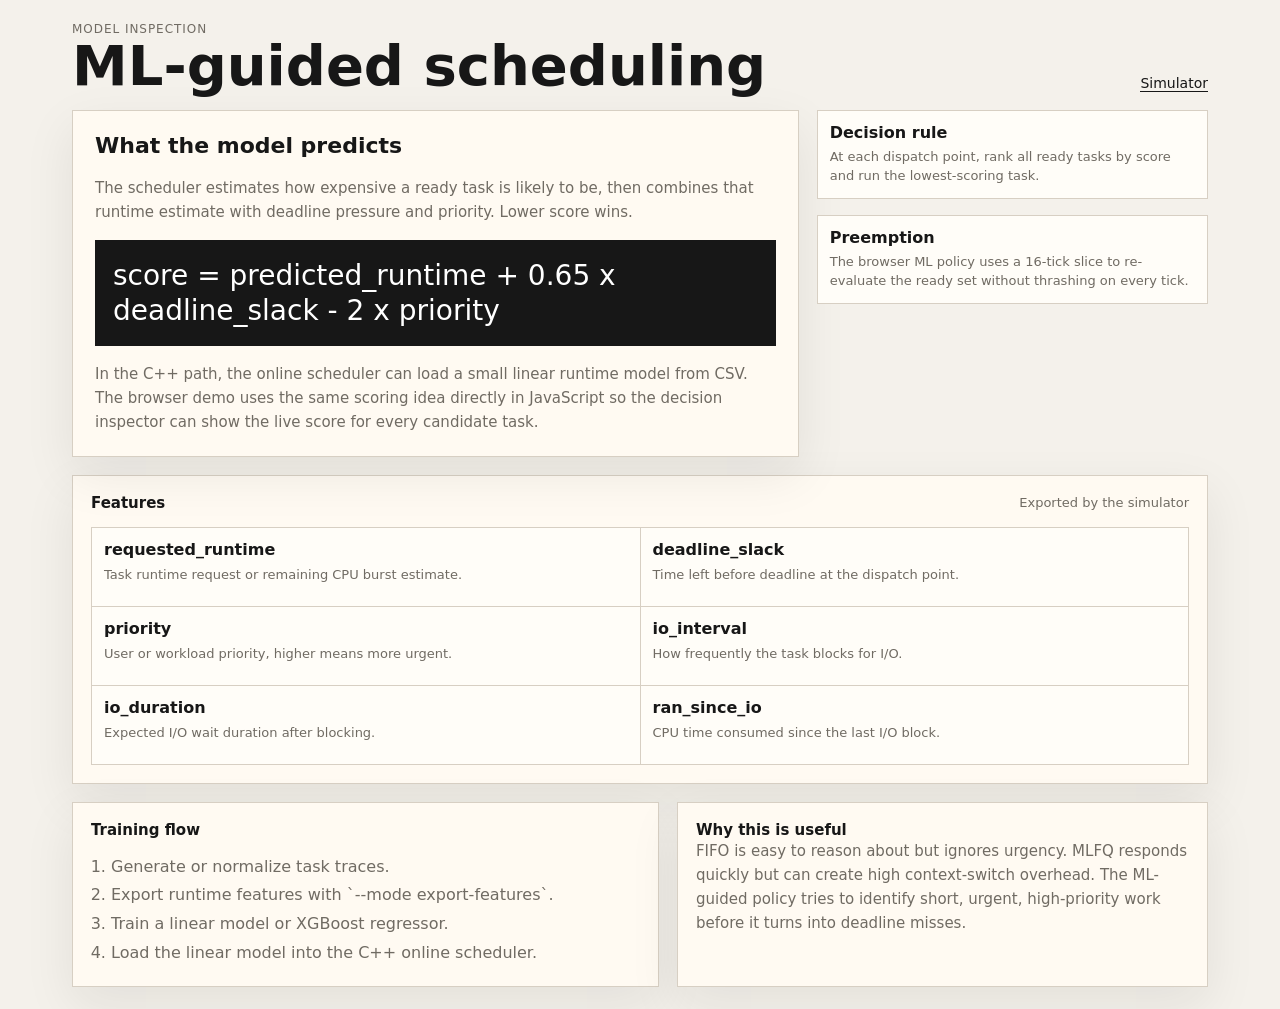
==== frontend/ml.html @ 703eccd5 "Add scheduler decision inspection" ====
<!doctype html>
<html lang="en">
  <head>
    <meta charset="utf-8" />
    <meta name="viewport" content="width=device-width, initial-scale=1" />
    <title>SchedulerLab ML Method</title>
    <link rel="stylesheet" href="styles.css" />
  </head>
  <body>
    <main class="app-shell explainer-shell">
      <header class="topbar">
        <div>
          <p class="eyebrow">Model inspection</p>
          <h1>ML-guided scheduling</h1>
        </div>
        <div class="top-actions">
          <a class="text-link" href="index.html">Simulator</a>
        </div>
      </header>

      <section class="explainer-grid">
        <section class="explainer-main">
          <h2>What the model predicts</h2>
          <p>
            The scheduler estimates how expensive a ready task is likely to be, then combines that runtime estimate with deadline pressure and priority. Lower score wins.
          </p>
          <div class="formula-box">
            score = predicted_runtime + 0.65 x deadline_slack - 2 x priority
          </div>
          <p>
            In the C++ path, the online scheduler can load a small linear runtime model from CSV. The browser demo uses the same scoring idea directly in JavaScript so the decision inspector can show the live score for every candidate task.
          </p>
        </section>

        <aside class="explainer-side">
          <div class="decision-card">
            <strong>Decision rule</strong>
            <p>At each dispatch point, rank all ready tasks by score and run the lowest-scoring task.</p>
          </div>
          <div class="decision-card">
            <strong>Preemption</strong>
            <p>The browser ML policy uses a 16-tick slice to re-evaluate the ready set without thrashing on every tick.</p>
          </div>
        </aside>
      </section>

      <section class="rank-section">
        <div class="section-heading">
          <h2>Features</h2>
          <span>Exported by the simulator</span>
        </div>
        <div class="feature-table">
          <div><strong>requested_runtime</strong><span>Task runtime request or remaining CPU burst estimate.</span></div>
          <div><strong>deadline_slack</strong><span>Time left before deadline at the dispatch point.</span></div>
          <div><strong>priority</strong><span>User or workload priority, higher means more urgent.</span></div>
          <div><strong>io_interval</strong><span>How frequently the task blocks for I/O.</span></div>
          <div><strong>io_duration</strong><span>Expected I/O wait duration after blocking.</span></div>
          <div><strong>ran_since_io</strong><span>CPU time consumed since the last I/O block.</span></div>
        </div>
      </section>

      <section class="comparison-layout explainer-steps">
        <div class="rank-section">
          <h2>Training flow</h2>
          <ol class="plain-list">
            <li>Generate or normalize task traces.</li>
            <li>Export runtime features with `--mode export-features`.</li>
            <li>Train a linear model or XGBoost regressor.</li>
            <li>Load the linear model into the C++ online scheduler.</li>
          </ol>
        </div>
        <div class="chart-section">
          <h2>Why this is useful</h2>
          <p class="body-copy">
            FIFO is easy to reason about but ignores urgency. MLFQ responds quickly but can create high context-switch overhead. The ML-guided policy tries to identify short, urgent, high-priority work before it turns into deadline misses.
          </p>
        </div>
      </section>
    </main>
  </body>
</html>
---- frontend/styles.css ----
:root {
  --bg: #f4f1eb;
  --ink: #171717;
  --muted: #706b63;
  --line: #d7cfc3;
  --panel: #fffaf2;
  --panel-2: #e9e1d6;
  --accent: #0f766e;
  --alert: #b13b2f;
  --violet: #4f46e5;
  --shadow: 0 18px 48px rgba(30, 28, 24, 0.08);
  font-family: Inter, ui-sans-serif, system-ui, -apple-system, BlinkMacSystemFont, "Segoe UI", sans-serif;
}

* {
  box-sizing: border-box;
}

body {
  margin: 0;
  background: var(--bg);
  color: var(--ink);
}

button,
input,
select {
  font: inherit;
}

.app-shell {
  min-height: 100svh;
  padding: 22px;
}

.topbar {
  display: flex;
  align-items: end;
  justify-content: space-between;
  gap: 20px;
  margin-bottom: 18px;
  animation: enter 500ms ease both;
}

.eyebrow {
  margin: 0 0 3px;
  color: var(--muted);
  font-size: 12px;
  text-transform: uppercase;
  letter-spacing: 0.08em;
}

h1,
h2,
p {
  margin: 0;
}

h1 {
  font-size: clamp(30px, 4rem, 56px);
  line-height: 0.95;
  letter-spacing: 0;
}

h2 {
  font-size: 15px;
  line-height: 1.2;
}

.run-status {
  min-width: 116px;
  text-align: center;
  padding: 9px 12px;
  border: 1px solid var(--line);
  color: var(--muted);
  background: rgba(255, 250, 242, 0.72);
}

.top-actions {
  display: flex;
  align-items: center;
  gap: 12px;
}

.text-link {
  color: var(--ink);
  text-decoration: none;
  border-bottom: 1px solid var(--ink);
  font-size: 14px;
}

.workspace {
  display: grid;
  grid-template-columns: 292px minmax(0, 1fr);
  gap: 18px;
  align-items: start;
}

.control-panel {
  position: sticky;
  top: 22px;
  display: grid;
  gap: 17px;
  padding: 18px;
  background: var(--panel);
  border: 1px solid var(--line);
  box-shadow: var(--shadow);
  animation: enter 620ms ease both;
}

.field {
  display: grid;
  gap: 8px;
}

label {
  color: var(--muted);
  font-size: 12px;
  text-transform: uppercase;
  letter-spacing: 0.07em;
}

select,
input[type="number"] {
  width: 100%;
  height: 38px;
  border: 1px solid var(--line);
  background: #fffdf8;
  color: var(--ink);
  padding: 0 10px;
  border-radius: 4px;
}

input[type="range"] {
  width: 100%;
  accent-color: var(--accent);
}

output {
  color: var(--ink);
  font-variant-numeric: tabular-nums;
}

.button-row {
  display: flex;
  gap: 10px;
}

.primary-button,
.icon-button,
.small-button {
  height: 42px;
  border: 1px solid var(--ink);
  background: var(--ink);
  color: white;
  cursor: pointer;
  transition: transform 160ms ease, background 160ms ease, color 160ms ease;
}

.primary-button {
  flex: 1;
}

.icon-button {
  width: 44px;
  font-size: 20px;
  line-height: 1;
}

.small-button {
  height: 32px;
  min-width: 58px;
  padding: 0 10px;
  background: #fffdf8;
  color: var(--ink);
  border-color: var(--line);
}

.primary-button:hover,
.icon-button:hover,
.small-button:hover {
  transform: translateY(-1px);
  background: var(--accent);
  border-color: var(--accent);
  color: #fff;
}

.selected-task {
  display: grid;
  gap: 5px;
  min-height: 78px;
  padding-top: 16px;
  border-top: 1px solid var(--line);
}

.selected-task span {
  color: var(--muted);
  font-size: 12px;
  text-transform: uppercase;
  letter-spacing: 0.07em;
}

.selected-task strong {
  font-size: 14px;
  line-height: 1.45;
}

.main-panel {
  display: grid;
  gap: 18px;
  min-width: 0;
}

.metric-strip {
  display: grid;
  grid-template-columns: repeat(4, minmax(0, 1fr));
  border: 1px solid var(--line);
  background: var(--panel);
  box-shadow: var(--shadow);
  animation: enter 680ms ease both;
}

.metric {
  min-width: 0;
  padding: 16px 18px;
  border-right: 1px solid var(--line);
}

.metric:last-child {
  border-right: 0;
}

.metric span {
  display: block;
  margin-bottom: 7px;
  color: var(--muted);
  font-size: 12px;
  text-transform: uppercase;
  letter-spacing: 0.07em;
}

.metric strong {
  display: block;
  font-size: clamp(22px, 2.3rem, 38px);
  line-height: 1;
  font-variant-numeric: tabular-nums;
}

.metric em {
  display: block;
  margin-top: 7px;
  color: var(--muted);
  font-size: 13px;
  font-style: normal;
}

.comparison-layout {
  display: grid;
  grid-template-columns: minmax(0, 1.05fr) minmax(320px, 0.95fr);
  gap: 18px;
}

.rank-section,
.chart-section,
.timeline-section,
.inspection-section,
.task-section {
  min-width: 0;
  padding: 18px;
  background: var(--panel);
  border: 1px solid var(--line);
  box-shadow: var(--shadow);
}

.inspection-layout {
  display: grid;
  grid-template-columns: minmax(0, 1.15fr) minmax(280px, 0.85fr);
  gap: 18px;
}

.zoom-stage {
  display: grid;
  gap: 10px;
}

.zoom-window {
  position: relative;
  min-height: 126px;
  border: 1px solid var(--line);
  background:
    linear-gradient(to right, rgba(23, 23, 23, 0.08) 1px, transparent 1px),
    #fffdf8;
  background-size: 40px 100%;
  overflow: hidden;
}

.zoom-block {
  position: absolute;
  top: 34px;
  height: 44px;
  min-width: 4px;
  background: var(--accent);
  border: 1px solid rgba(23, 23, 23, 0.18);
  color: white;
  display: grid;
  place-items: center;
  font-size: 12px;
  font-weight: 700;
  font-variant-numeric: tabular-nums;
}

.zoom-block:nth-child(3n) {
  background: var(--violet);
}

.zoom-block:nth-child(4n) {
  background: var(--alert);
}

.zoom-playhead {
  position: absolute;
  inset: 0 auto 0 50%;
  width: 2px;
  background: var(--ink);
  z-index: 5;
}

.zoom-scale {
  display: flex;
  justify-content: space-between;
  color: var(--muted);
  font-size: 12px;
  font-variant-numeric: tabular-nums;
}

.candidate-grid {
  display: grid;
  gap: 8px;
}

.candidate-row {
  display: grid;
  grid-template-columns: 54px repeat(4, minmax(0, 1fr));
  gap: 8px;
  align-items: center;
  padding: 9px;
  background: #fffdf8;
  border: 1px solid var(--line);
}

.candidate-row.is-chosen {
  border-color: var(--accent);
  background: #ecfdf5;
}

.candidate-row span {
  color: var(--muted);
  font-size: 11px;
}

.candidate-row strong {
  display: block;
  font-size: 13px;
  font-variant-numeric: tabular-nums;
}

.decision-panel {
  display: grid;
  align-content: start;
  gap: 10px;
}

.decision-card {
  padding: 12px;
  background: #fffdf8;
  border: 1px solid var(--line);
}

.decision-card strong {
  display: block;
  margin-bottom: 6px;
}

.decision-card p {
  color: var(--muted);
  font-size: 13px;
  line-height: 1.45;
}

.section-heading {
  display: flex;
  align-items: center;
  justify-content: space-between;
  gap: 12px;
  margin-bottom: 15px;
}

.section-heading span {
  color: var(--muted);
  font-size: 13px;
}

.scheduler-table {
  display: grid;
  gap: 10px;
}

.scheduler-row {
  display: grid;
  grid-template-columns: 108px repeat(4, minmax(0, 1fr));
  gap: 12px;
  align-items: center;
  min-height: 58px;
  padding: 11px 0;
  border-top: 1px solid var(--line);
  transition: transform 180ms ease;
}

.scheduler-row:hover {
  transform: translateX(2px);
}

.scheduler-name {
  font-weight: 700;
}

.cell span {
  display: block;
  color: var(--muted);
  font-size: 11px;
  text-transform: uppercase;
  letter-spacing: 0.06em;
}

.cell strong {
  display: block;
  margin-top: 3px;
  font-size: 15px;
  font-variant-numeric: tabular-nums;
}

.segmented {
  display: inline-grid;
  grid-template-columns: repeat(3, 1fr);
  border: 1px solid var(--line);
  background: #fffdf8;
}

.segment {
  min-width: 58px;
  height: 30px;
  border: 0;
  border-right: 1px solid var(--line);
  background: transparent;
  color: var(--muted);
  cursor: pointer;
}

.segment:last-child {
  border-right: 0;
}

.segment.is-active {
  background: var(--ink);
  color: #fff;
}

.bar-chart {
  display: grid;
  gap: 14px;
  padding-top: 2px;
}

.bar-row {
  display: grid;
  grid-template-columns: 78px minmax(0, 1fr) 74px;
  gap: 12px;
  align-items: center;
}

.bar-label,
.bar-value {
  font-size: 13px;
  font-variant-numeric: tabular-nums;
}

.bar-track {
  height: 30px;
  background: var(--panel-2);
  overflow: hidden;
}

.bar-fill {
  height: 100%;
  width: 0;
  background: var(--accent);
  transition: width 380ms cubic-bezier(.2, .8, .2, 1);
}

.bar-fill.warn {
  background: var(--alert);
}

.bar-fill.cool {
  background: var(--violet);
}

.timeline {
  display: grid;
  gap: 12px;
  overflow-x: auto;
  padding-bottom: 4px;
}

.playback-panel {
  display: grid;
  grid-template-columns: auto minmax(180px, 1fr) 78px;
  gap: 12px;
  align-items: center;
  margin-bottom: 14px;
  padding: 11px;
  background: #fffdf8;
  border: 1px solid var(--line);
}

.playback-buttons {
  display: flex;
  gap: 8px;
}

.time-readout {
  color: var(--muted);
  font-size: 13px;
  font-variant-numeric: tabular-nums;
  text-align: right;
}

.live-strip {
  display: grid;
  grid-template-columns: repeat(4, minmax(0, 1fr));
  gap: 1px;
  margin-bottom: 14px;
  background: var(--line);
  border: 1px solid var(--line);
}

.live-cell {
  min-height: 58px;
  padding: 10px;
  background: #fffdf8;
}

.live-cell span {
  display: block;
  color: var(--muted);
  font-size: 11px;
  text-transform: uppercase;
  letter-spacing: 0.06em;
}

.live-cell strong {
  display: block;
  margin-top: 5px;
  font-size: 16px;
  font-variant-numeric: tabular-nums;
}

.lane {
  min-width: 720px;
}

.lane-label {
  display: flex;
  justify-content: space-between;
  margin-bottom: 6px;
  color: var(--muted);
  font-size: 12px;
}

.lane-track {
  position: relative;
  height: 34px;
  background:
    linear-gradient(to right, rgba(23, 23, 23, 0.08) 1px, transparent 1px),
    var(--panel-2);
  background-size: 48px 100%;
  overflow: hidden;
}

.playhead {
  position: absolute;
  inset: 0 auto 0 var(--playhead-left, 0%);
  z-index: 5;
  width: 2px;
  background: var(--ink);
  box-shadow: 0 0 0 9999px rgba(255, 250, 242, 0.46);
  pointer-events: none;
}

.segment-block {
  position: absolute;
  top: 4px;
  height: 26px;
  min-width: 2px;
  background: var(--accent);
  cursor: crosshair;
  transition: filter 140ms ease, transform 140ms ease;
}

.segment-block.is-past {
  opacity: 0.42;
}

.segment-block.is-active {
  outline: 2px solid var(--ink);
  z-index: 4;
  transform: scaleY(1.2);
}

.segment-block.is-future {
  opacity: 0.2;
}

.segment-block:nth-child(3n) {
  background: var(--violet);
}

.segment-block:nth-child(4n) {
  background: var(--alert);
}

.segment-block:hover {
  filter: brightness(1.12);
  transform: scaleY(1.15);
}

.task-grid {
  display: grid;
  grid-template-columns: repeat(6, minmax(0, 1fr));
  gap: 1px;
  background: var(--line);
  border: 1px solid var(--line);
}

.task-tile {
  min-height: 68px;
  padding: 10px;
  background: #fffdf8;
  cursor: pointer;
  transition: background 160ms ease, transform 160ms ease;
}

.task-tile:hover,
.task-tile.is-selected {
  background: #ecfdf5;
  transform: translateY(-1px);
}

.task-tile strong {
  display: block;
  margin-bottom: 7px;
  font-size: 13px;
}

.task-tile span {
  display: block;
  color: var(--muted);
  font-size: 12px;
  font-variant-numeric: tabular-nums;
}

.explainer-shell {
  max-width: 1180px;
  margin: 0 auto;
}

.explainer-grid {
  display: grid;
  grid-template-columns: minmax(0, 1.3fr) minmax(280px, 0.7fr);
  gap: 18px;
  margin-bottom: 18px;
}

.explainer-main,
.explainer-side {
  display: grid;
  align-content: start;
  gap: 16px;
}

.explainer-main {
  padding: 22px;
  background: var(--panel);
  border: 1px solid var(--line);
  box-shadow: var(--shadow);
}

.explainer-main h2 {
  font-size: 22px;
}

.explainer-main p,
.body-copy {
  color: var(--muted);
  font-size: 15px;
  line-height: 1.6;
}

.formula-box {
  padding: 18px;
  background: var(--ink);
  color: white;
  font-size: clamp(18px, 1.8rem, 28px);
  line-height: 1.25;
  font-variant-numeric: tabular-nums;
}

.feature-table {
  display: grid;
  grid-template-columns: repeat(2, minmax(0, 1fr));
  gap: 1px;
  background: var(--line);
  border: 1px solid var(--line);
}

.feature-table div {
  min-height: 78px;
  padding: 12px;
  background: #fffdf8;
}

.feature-table strong,
.feature-table span {
  display: block;
}

.feature-table strong {
  margin-bottom: 7px;
}

.feature-table span {
  color: var(--muted);
  font-size: 13px;
  line-height: 1.45;
}

.plain-list {
  margin: 14px 0 0;
  padding-left: 20px;
  color: var(--muted);
  line-height: 1.8;
}

.explainer-steps {
  margin-top: 18px;
}

@keyframes enter {
  from {
    opacity: 0;
    transform: translateY(10px);
  }
  to {
    opacity: 1;
    transform: translateY(0);
  }
}

@media (max-width: 980px) {
  .workspace,
  .comparison-layout,
  .inspection-layout,
  .explainer-grid {
    grid-template-columns: 1fr;
  }

  .control-panel {
    position: static;
    grid-template-columns: repeat(2, minmax(0, 1fr));
  }

  .button-row,
  .selected-task {
    grid-column: 1 / -1;
  }

  .metric-strip {
    grid-template-columns: repeat(2, minmax(0, 1fr));
  }

  .metric:nth-child(2) {
    border-right: 0;
  }

  .metric:nth-child(-n + 2) {
    border-bottom: 1px solid var(--line);
  }

  .scheduler-row {
    grid-template-columns: 1fr 1fr;
  }
}

@media (max-width: 620px) {
  .app-shell {
    padding: 14px;
  }

  .topbar {
    align-items: start;
    flex-direction: column;
  }

  .control-panel {
    grid-template-columns: 1fr;
  }

  .metric-strip,
  .task-grid,
  .live-strip,
  .feature-table {
    grid-template-columns: 1fr;
  }

  .playback-panel {
    grid-template-columns: 1fr;
  }

  .time-readout {
    text-align: left;
  }

  .metric {
    border-right: 0;
    border-bottom: 1px solid var(--line);
  }

  .metric:last-child {
    border-bottom: 0;
  }

  .section-heading {
    align-items: start;
    flex-direction: column;
  }
}
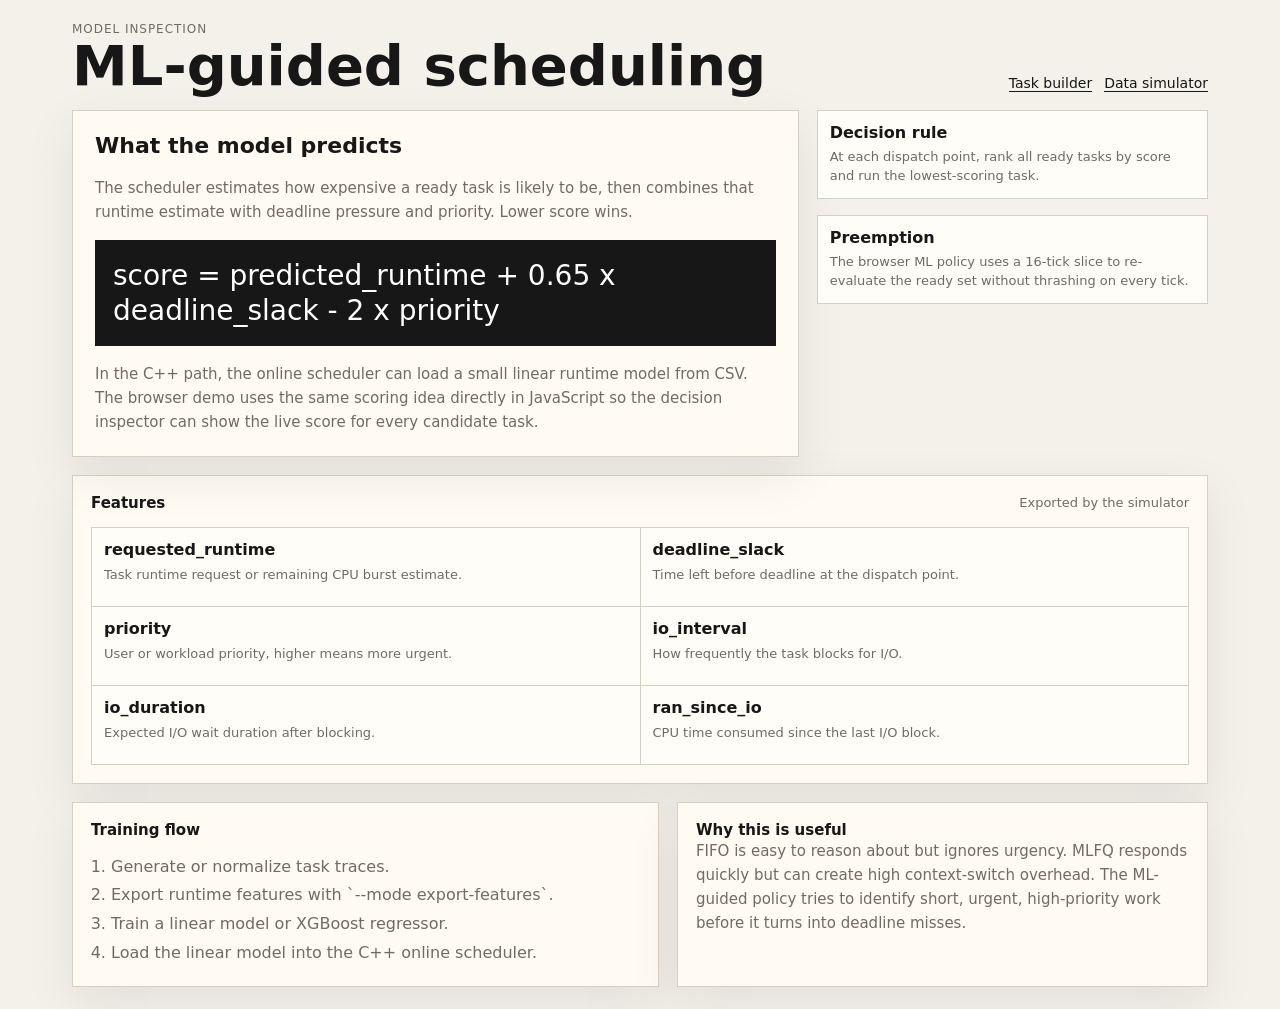
==== commit e33c189b: "Add manual task scheduling visualizer" ====
--- a/frontend/ml.html
+++ b/frontend/ml.html
@@ -14,7 +14,8 @@
           <h1>ML-guided scheduling</h1>
         </div>
         <div class="top-actions">
-          <a class="text-link" href="index.html">Simulator</a>
+          <a class="text-link" href="index.html">Task builder</a>
+          <a class="text-link" href="simulator.html">Data simulator</a>
         </div>
       </header>
 
--- a/frontend/styles.css
+++ b/frontend/styles.css
@@ -755,6 +755,219 @@
   margin-top: 18px;
 }
 
+.manual-shell {
+  max-width: 1480px;
+  margin: 0 auto;
+}
+
+.manual-grid {
+  display: grid;
+  grid-template-columns: 310px minmax(0, 1fr);
+  gap: 18px;
+  align-items: start;
+  margin-bottom: 18px;
+}
+
+.manual-controls {
+  position: sticky;
+  top: 22px;
+}
+
+.queue-panel,
+.manual-output {
+  padding: 18px;
+  background: var(--panel);
+  border: 1px solid var(--line);
+  box-shadow: var(--shadow);
+}
+
+.legend-box {
+  display: grid;
+  gap: 8px;
+  padding: 14px;
+  background: #fffdf8;
+  border: 1px solid var(--line);
+}
+
+.legend-box strong {
+  margin-bottom: 2px;
+}
+
+.legend-box span {
+  color: var(--muted);
+  font-size: 13px;
+  line-height: 1.35;
+}
+
+.legend-box b {
+  color: var(--accent);
+}
+
+.manual-table {
+  display: grid;
+  border: 1px solid var(--line);
+  background: #fffdf8;
+}
+
+.manual-head,
+.manual-row {
+  display: grid;
+  grid-template-columns: 80px repeat(4, minmax(78px, 1fr)) 54px;
+  gap: 14px;
+  align-items: center;
+  min-width: 720px;
+  padding: 12px 16px;
+  border-bottom: 1px solid var(--line);
+}
+
+.manual-head {
+  color: var(--muted);
+  font-size: 12px;
+  text-transform: uppercase;
+  letter-spacing: 0.08em;
+  background: var(--panel-2);
+}
+
+.manual-row:last-child {
+  border-bottom: 0;
+}
+
+.manual-row strong {
+  color: var(--accent);
+  font-size: 17px;
+}
+
+.manual-row input {
+  width: 100%;
+  min-width: 0;
+  height: 34px;
+  border: 0;
+  border-bottom: 2px solid #b8def5;
+  background: transparent;
+  color: var(--ink);
+  text-align: center;
+  font-weight: 700;
+  font-variant-numeric: tabular-nums;
+}
+
+.delete-button {
+  width: 34px;
+  height: 34px;
+  border: 0;
+  border-radius: 6px;
+  background: #fee2e2;
+  color: var(--alert);
+  cursor: pointer;
+  font-weight: 800;
+}
+
+.manual-gantt {
+  display: grid;
+  gap: 12px;
+  padding: 18px;
+  background: #fffdf8;
+  border: 1px solid var(--line);
+  overflow-x: auto;
+}
+
+.gantt-track {
+  position: relative;
+  min-width: 720px;
+  height: 68px;
+  background: var(--panel-2);
+  border-radius: 10px;
+  overflow: hidden;
+}
+
+.gantt-block {
+  position: absolute;
+  inset: 0 auto 0 0;
+  display: grid;
+  place-items: center;
+  min-width: 28px;
+  color: #15304a;
+  font-weight: 800;
+  border-right: 1px solid rgba(23, 23, 23, 0.12);
+}
+
+.gantt-ticks {
+  position: relative;
+  min-width: 720px;
+  height: 22px;
+  color: var(--muted);
+  font-size: 12px;
+  font-variant-numeric: tabular-nums;
+}
+
+.gantt-ticks span {
+  position: absolute;
+  transform: translateX(-50%);
+}
+
+.metrics-table {
+  display: grid;
+  border: 1px solid var(--line);
+  background: #fffdf8;
+  overflow-x: auto;
+}
+
+.metrics-head,
+.metrics-row {
+  display: grid;
+  grid-template-columns: 80px repeat(7, minmax(56px, 1fr));
+  min-width: 720px;
+  align-items: center;
+  gap: 10px;
+  padding: 12px 16px;
+  border-bottom: 1px solid var(--line);
+}
+
+.metrics-head {
+  color: var(--muted);
+  font-size: 12px;
+  text-transform: uppercase;
+  letter-spacing: 0.08em;
+  background: var(--panel-2);
+}
+
+.metrics-row:last-child {
+  border-bottom: 0;
+}
+
+.metrics-row strong,
+.metrics-row span {
+  font-variant-numeric: tabular-nums;
+}
+
+.metrics-row.is-missed {
+  background: #fff1f0;
+}
+
+.prediction-list {
+  display: grid;
+  gap: 10px;
+}
+
+.prediction-row {
+  display: grid;
+  grid-template-columns: 52px repeat(3, minmax(0, 1fr));
+  gap: 10px;
+  align-items: center;
+  padding: 12px;
+  background: #fffdf8;
+  border: 1px solid var(--line);
+}
+
+.prediction-row strong {
+  color: var(--accent);
+}
+
+.prediction-row span {
+  color: var(--muted);
+  font-size: 13px;
+  font-variant-numeric: tabular-nums;
+}
+
 @keyframes enter {
   from {
     opacity: 0;
@@ -770,8 +983,13 @@
   .workspace,
   .comparison-layout,
   .inspection-layout,
-  .explainer-grid {
+  .explainer-grid,
+  .manual-grid {
     grid-template-columns: 1fr;
+  }
+
+  .manual-controls {
+    position: static;
   }
 
   .control-panel {
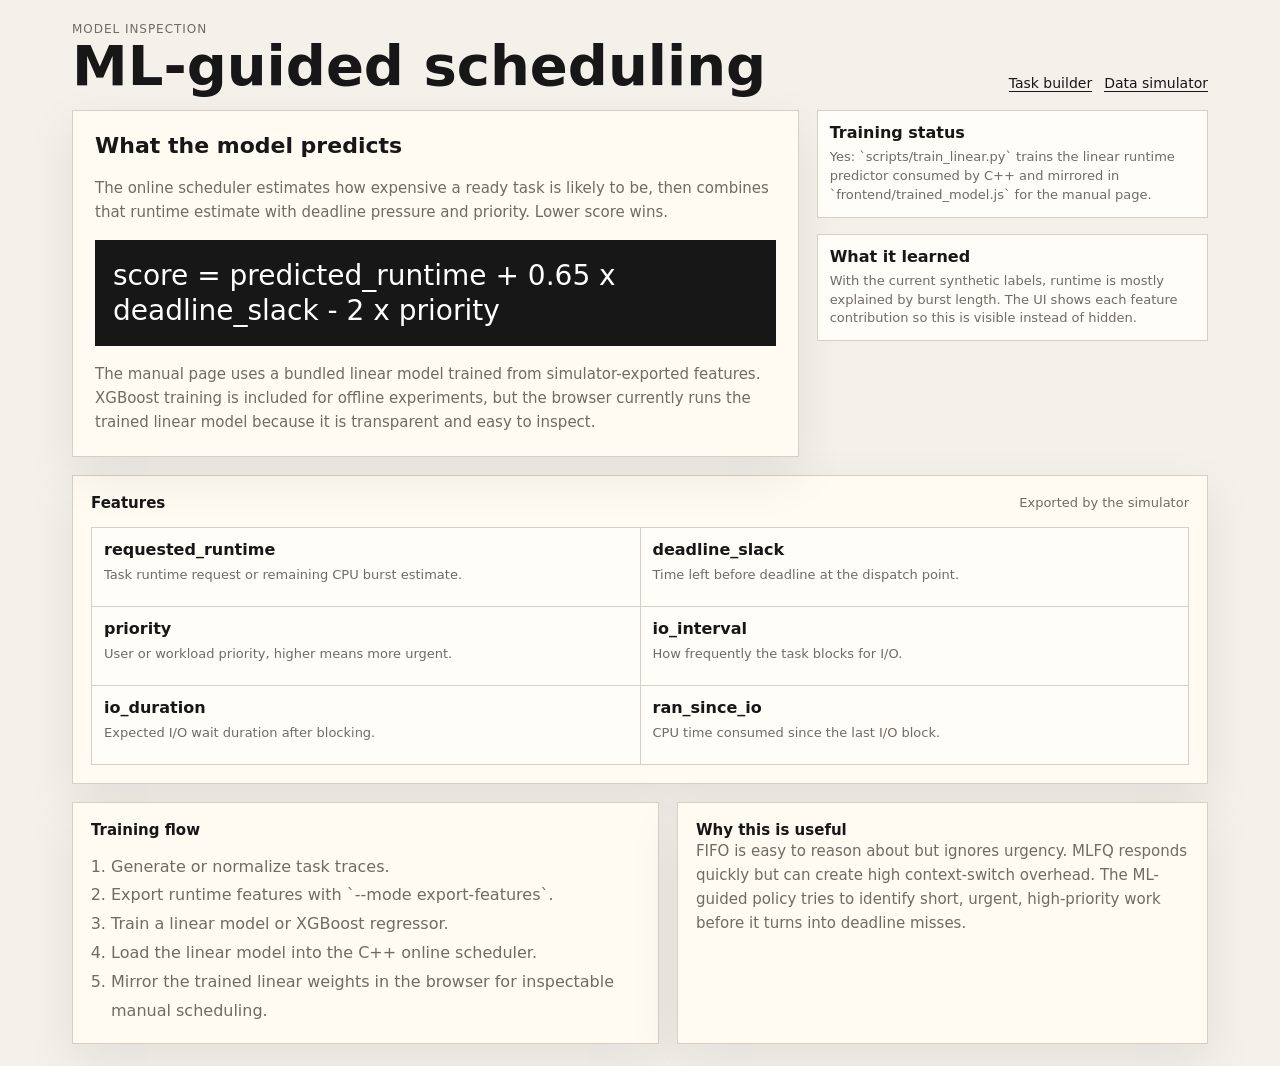
==== commit 8dcd6ca4: "Use trained runtime model in manual UI" ====
--- a/frontend/ml.html
+++ b/frontend/ml.html
@@ -23,24 +23,24 @@
         <section class="explainer-main">
           <h2>What the model predicts</h2>
           <p>
-            The scheduler estimates how expensive a ready task is likely to be, then combines that runtime estimate with deadline pressure and priority. Lower score wins.
+            The online scheduler estimates how expensive a ready task is likely to be, then combines that runtime estimate with deadline pressure and priority. Lower score wins.
           </p>
           <div class="formula-box">
             score = predicted_runtime + 0.65 x deadline_slack - 2 x priority
           </div>
           <p>
-            In the C++ path, the online scheduler can load a small linear runtime model from CSV. The browser demo uses the same scoring idea directly in JavaScript so the decision inspector can show the live score for every candidate task.
+            The manual page uses a bundled linear model trained from simulator-exported features. XGBoost training is included for offline experiments, but the browser currently runs the trained linear model because it is transparent and easy to inspect.
           </p>
         </section>
 
         <aside class="explainer-side">
           <div class="decision-card">
-            <strong>Decision rule</strong>
-            <p>At each dispatch point, rank all ready tasks by score and run the lowest-scoring task.</p>
+            <strong>Training status</strong>
+            <p>Yes: `scripts/train_linear.py` trains the linear runtime predictor consumed by C++ and mirrored in `frontend/trained_model.js` for the manual page.</p>
           </div>
           <div class="decision-card">
-            <strong>Preemption</strong>
-            <p>The browser ML policy uses a 16-tick slice to re-evaluate the ready set without thrashing on every tick.</p>
+            <strong>What it learned</strong>
+            <p>With the current synthetic labels, runtime is mostly explained by burst length. The UI shows each feature contribution so this is visible instead of hidden.</p>
           </div>
         </aside>
       </section>
@@ -68,6 +68,7 @@
             <li>Export runtime features with `--mode export-features`.</li>
             <li>Train a linear model or XGBoost regressor.</li>
             <li>Load the linear model into the C++ online scheduler.</li>
+            <li>Mirror the trained linear weights in the browser for inspectable manual scheduling.</li>
           </ol>
         </div>
         <div class="chart-section">
--- a/frontend/styles.css
+++ b/frontend/styles.css
@@ -968,6 +968,424 @@
   font-variant-numeric: tabular-nums;
 }
 
+body.manual-page {
+  --manual-blue: #0d8fd3;
+  --manual-blue-2: #2fb2f3;
+  --manual-deep: #0f4770;
+  --manual-line: #afe2ff;
+  --manual-panel: rgba(255, 255, 255, 0.76);
+  --manual-bg: #e9f8ff;
+  background:
+    radial-gradient(circle at 72% 12%, rgba(194, 237, 255, 0.78), transparent 32%),
+    linear-gradient(135deg, #f2fbff 0%, #e4f6ff 44%, #dff5ff 100%);
+  color: #123047;
+  font-family: ui-monospace, SFMono-Regular, Menlo, Monaco, Consolas, "Liberation Mono", monospace;
+}
+
+.manual-page .app-shell {
+  padding: 0 36px 48px;
+}
+
+.manual-page .manual-shell {
+  max-width: none;
+}
+
+.manual-topbar {
+  display: flex;
+  align-items: center;
+  justify-content: space-between;
+  min-height: 80px;
+  margin: 0 -36px 36px;
+  padding: 10px 36px;
+  border-bottom: 1px solid var(--manual-line);
+  background: rgba(244, 251, 255, 0.88);
+}
+
+.manual-brand {
+  display: flex;
+  align-items: center;
+  gap: 16px;
+}
+
+.brand-mark {
+  display: grid;
+  place-items: center;
+  width: 54px;
+  height: 54px;
+  border-radius: 14px;
+  background: var(--manual-blue);
+  color: white;
+  font-weight: 900;
+  font-size: 20px;
+  box-shadow: 0 9px 18px rgba(13, 143, 211, 0.22);
+}
+
+.manual-brand h1 {
+  color: var(--manual-deep);
+  font-size: 27px;
+  line-height: 1;
+  font-weight: 900;
+  letter-spacing: 0;
+}
+
+.manual-brand p {
+  margin-top: 6px;
+  color: var(--manual-blue-2);
+  font-size: 12px;
+  font-weight: 900;
+  text-transform: uppercase;
+  letter-spacing: 0.24em;
+}
+
+.manual-page .top-actions {
+  align-items: center;
+}
+
+.manual-page .text-link {
+  color: var(--manual-deep);
+  border-bottom-color: var(--manual-line);
+  font-weight: 800;
+}
+
+.reset-pill {
+  height: 40px;
+  padding: 0 18px;
+  border: 0;
+  border-radius: 12px;
+  background: #fff0ef;
+  color: #ef4444;
+  text-transform: uppercase;
+  font-weight: 900;
+  cursor: pointer;
+}
+
+.theme-pill {
+  display: flex;
+  align-items: center;
+  gap: 4px;
+  width: 112px;
+  height: 44px;
+  padding: 4px;
+  border: 1px solid var(--manual-line);
+  border-radius: 999px;
+  background: #ffffff;
+}
+
+.theme-dot,
+.theme-moon {
+  display: grid;
+  place-items: center;
+  width: 36px;
+  height: 36px;
+  border-radius: 50%;
+  font-weight: 900;
+}
+
+.theme-dot {
+  background: var(--manual-blue);
+  color: #ffe066;
+}
+
+.theme-moon {
+  color: #f6c751;
+}
+
+.manual-page .manual-grid {
+  grid-template-columns: 410px minmax(0, 1fr);
+  gap: 34px;
+  margin-bottom: 36px;
+}
+
+.manual-page .control-panel,
+.manual-page .queue-panel,
+.manual-page .manual-output,
+.manual-page .rank-section,
+.manual-page .chart-section {
+  background: var(--manual-panel);
+  border: 2px solid var(--manual-line);
+  border-radius: 22px;
+  box-shadow: 0 3px 0 rgba(13, 143, 211, 0.04), 0 18px 44px rgba(13, 71, 112, 0.08);
+}
+
+.manual-page .control-panel {
+  padding: 30px;
+  gap: 24px;
+}
+
+.manual-page label,
+.manual-page h2,
+.manual-page .manual-head,
+.manual-page .metrics-head {
+  color: var(--manual-blue-2);
+  font-weight: 900;
+  text-transform: uppercase;
+  letter-spacing: 0.18em;
+}
+
+.manual-page select,
+.manual-page input[type="number"] {
+  height: 46px;
+  border: 2px solid var(--manual-line);
+  border-radius: 8px;
+  background: rgba(255, 255, 255, 0.62);
+  color: var(--manual-deep);
+  font-size: 20px;
+  font-weight: 900;
+}
+
+.manual-page input[type="range"] {
+  accent-color: var(--manual-blue);
+}
+
+.manual-page output {
+  color: var(--manual-blue);
+  font-size: 20px;
+  font-weight: 900;
+}
+
+.manual-page .primary-button {
+  height: 64px;
+  border: 0;
+  border-radius: 14px;
+  background: var(--manual-blue);
+  color: white;
+  box-shadow: 0 10px 18px rgba(13, 143, 211, 0.24);
+  text-transform: uppercase;
+  font-weight: 900;
+  letter-spacing: 0.08em;
+}
+
+.manual-page .legend-box {
+  border: 2px solid var(--manual-line);
+  border-radius: 14px;
+  background: rgba(233, 248, 255, 0.72);
+  color: var(--manual-blue);
+}
+
+.manual-page .legend-box span {
+  color: #1b9be4;
+  font-size: 16px;
+  font-weight: 700;
+}
+
+.manual-page .queue-panel {
+  padding: 0;
+  overflow: hidden;
+}
+
+.manual-page .queue-panel .section-heading {
+  min-height: 84px;
+  margin: 0;
+  padding: 24px 28px;
+  border-bottom: 1px solid #cfeeff;
+}
+
+.queue-count {
+  padding: 9px 18px;
+  border: 2px solid var(--manual-line);
+  border-radius: 12px;
+  background: #dff3ff;
+  color: var(--manual-blue);
+  font-size: 18px;
+  font-weight: 900;
+}
+
+.manual-page .manual-table {
+  border: 0;
+  background: transparent;
+}
+
+.manual-page .manual-head,
+.manual-page .manual-row {
+  grid-template-columns: 92px repeat(4, minmax(112px, 1fr)) 58px;
+  min-width: 920px;
+  padding: 18px 28px;
+  border-bottom: 1px solid #d3efff;
+}
+
+.manual-page .manual-head {
+  background: rgba(232, 247, 255, 0.68);
+}
+
+.manual-page .manual-row {
+  min-height: 80px;
+}
+
+.manual-page .manual-row strong {
+  color: var(--manual-blue);
+  font-size: 22px;
+}
+
+.manual-page .manual-row input {
+  height: 40px;
+  border-bottom: 3px solid var(--manual-line);
+  color: var(--manual-deep);
+  font-size: 21px;
+}
+
+.manual-page .delete-button {
+  width: 40px;
+  height: 40px;
+  border-radius: 12px;
+  font-size: 20px;
+}
+
+.add-process-wrap {
+  display: grid;
+  place-items: center;
+  min-height: 104px;
+  background: rgba(232, 247, 255, 0.38);
+}
+
+.add-process-button {
+  min-width: 220px;
+  height: 62px;
+  border: 3px dashed var(--manual-line);
+  border-radius: 16px;
+  background: transparent;
+  color: var(--manual-blue-2);
+  cursor: pointer;
+  font-size: 20px;
+  font-weight: 900;
+}
+
+.manual-page .manual-output {
+  width: min(100%, 1320px);
+  margin-left: 444px;
+  padding: 34px;
+}
+
+.manual-page .manual-output .section-heading {
+  margin-bottom: 28px;
+}
+
+.manual-page #manualBadge {
+  padding: 9px 14px;
+  border: 2px solid var(--manual-line);
+  border-radius: 12px;
+  background: #e7f6ff;
+  color: var(--manual-blue);
+  font-weight: 900;
+}
+
+.manual-page .manual-gantt {
+  padding: 0;
+  border: 0;
+  background: transparent;
+}
+
+.manual-page .gantt-track {
+  height: 82px;
+  border-radius: 16px;
+  background: #e7f6ff;
+}
+
+.manual-page .gantt-block {
+  color: #123047;
+  font-size: 18px;
+  border-right: 0;
+}
+
+.manual-page .gantt-ticks {
+  color: #123047;
+  font-size: 14px;
+  font-weight: 900;
+}
+
+.manual-page .comparison-layout {
+  grid-template-columns: minmax(0, 1fr);
+  width: min(100%, 1320px);
+  margin: 36px 0 0 444px;
+}
+
+.manual-page .chart-section {
+  margin-top: 18px;
+}
+
+.manual-page .rank-section,
+.manual-page .chart-section {
+  padding: 0;
+  overflow: hidden;
+}
+
+.manual-page .rank-section .section-heading,
+.manual-page .chart-section .section-heading {
+  margin: 0;
+  padding: 22px 28px;
+  border-bottom: 2px solid var(--manual-deep);
+}
+
+.manual-page #manualAverages {
+  color: #8da0b7;
+  font-size: 16px;
+  font-weight: 900;
+}
+
+.manual-page #manualAverages b {
+  color: var(--manual-blue);
+}
+
+.manual-page .metrics-table {
+  border: 0;
+  background: transparent;
+}
+
+.manual-page .metrics-head,
+.manual-page .metrics-row {
+  grid-template-columns: 110px repeat(7, minmax(72px, 1fr));
+  min-width: 920px;
+  padding: 17px 30px;
+  border-bottom: 2px solid var(--manual-deep);
+  text-align: center;
+}
+
+.manual-page .metrics-row {
+  min-height: 66px;
+  color: #8da0b7;
+  font-size: 22px;
+  font-weight: 900;
+}
+
+.manual-page .metrics-row strong {
+  justify-self: center;
+  min-width: 54px;
+  padding: 8px 14px;
+  border-radius: 9px;
+  background: #b7d4f8;
+  color: #162c73;
+  font-size: 16px;
+}
+
+.manual-page .metrics-row span:nth-child(n + 5) {
+  color: var(--manual-blue);
+}
+
+.manual-page .prediction-list {
+  padding: 22px 28px;
+}
+
+.manual-page .prediction-row {
+  grid-template-columns: 60px repeat(3, minmax(0, 1fr));
+  border-color: var(--manual-line);
+  border-radius: 12px;
+  background: rgba(255, 255, 255, 0.62);
+}
+
+.manual-page .contribution-list {
+  grid-column: 1 / -1;
+  display: grid;
+  gap: 5px;
+  padding-top: 8px;
+  border-top: 1px solid var(--manual-line);
+}
+
+.manual-page .contribution-list em {
+  color: #557087;
+  font-size: 12px;
+  font-style: normal;
+  font-variant-numeric: tabular-nums;
+}
+
 @keyframes enter {
   from {
     opacity: 0;
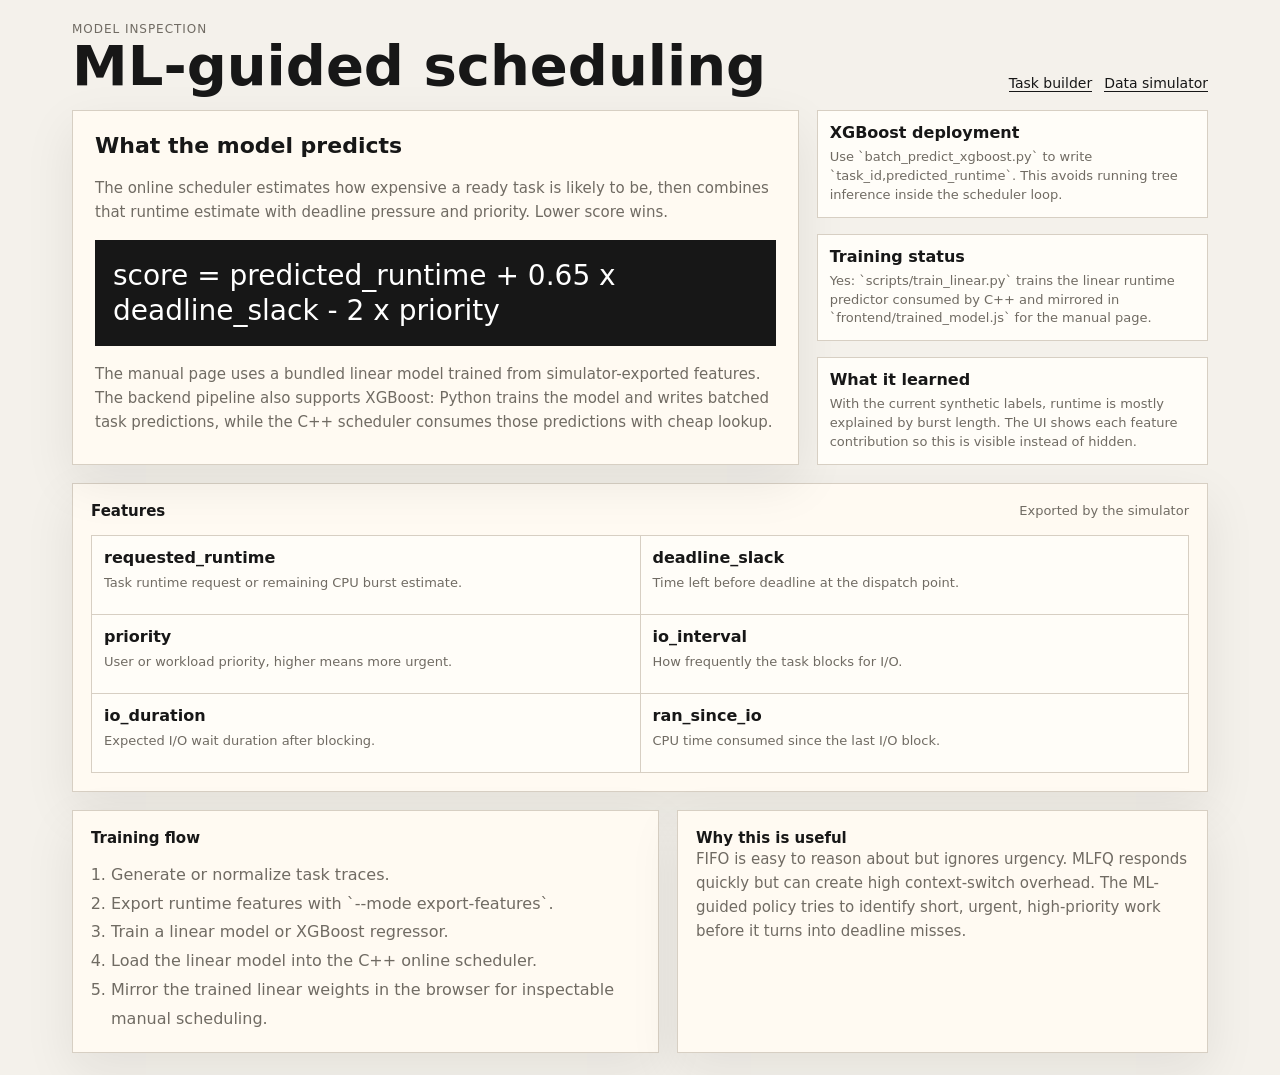
==== commit 5bb11284: "Add XGBoost batch inference pipeline" ====
--- a/frontend/ml.html
+++ b/frontend/ml.html
@@ -29,11 +29,15 @@
             score = predicted_runtime + 0.65 x deadline_slack - 2 x priority
           </div>
           <p>
-            The manual page uses a bundled linear model trained from simulator-exported features. XGBoost training is included for offline experiments, but the browser currently runs the trained linear model because it is transparent and easy to inspect.
+            The manual page uses a bundled linear model trained from simulator-exported features. The backend pipeline also supports XGBoost: Python trains the model and writes batched task predictions, while the C++ scheduler consumes those predictions with cheap lookup.
           </p>
         </section>
 
         <aside class="explainer-side">
+          <div class="decision-card">
+            <strong>XGBoost deployment</strong>
+            <p>Use `batch_predict_xgboost.py` to write `task_id,predicted_runtime`. This avoids running tree inference inside the scheduler loop.</p>
+          </div>
           <div class="decision-card">
             <strong>Training status</strong>
             <p>Yes: `scripts/train_linear.py` trains the linear runtime predictor consumed by C++ and mirrored in `frontend/trained_model.js` for the manual page.</p>
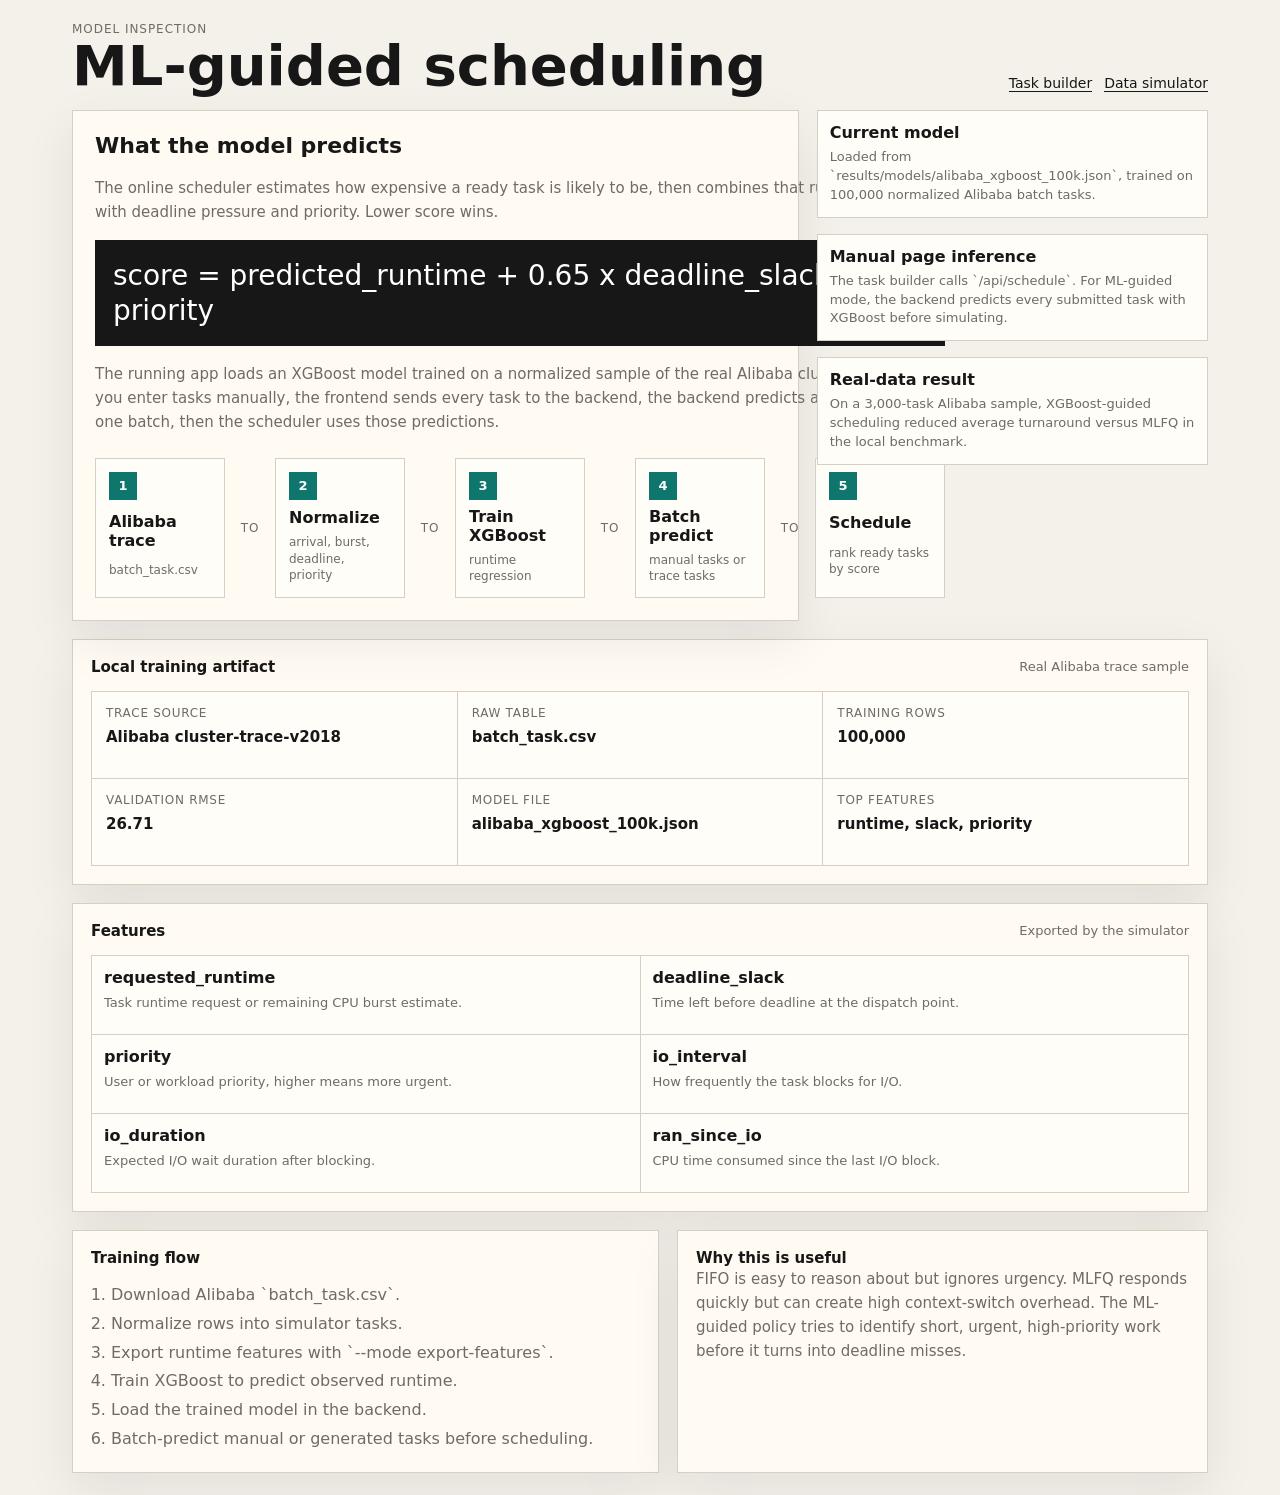
==== commit d3dfed73: "Document real-data ML pipeline" ====
--- a/frontend/ml.html
+++ b/frontend/ml.html
@@ -29,24 +29,50 @@
             score = predicted_runtime + 0.65 x deadline_slack - 2 x priority
           </div>
           <p>
-            The manual page uses a bundled linear model trained from simulator-exported features. The backend pipeline also supports XGBoost: Python trains the model and writes batched task predictions, while the C++ scheduler consumes those predictions with cheap lookup.
+            The running app loads an XGBoost model trained on a normalized sample of the real Alibaba cluster trace. When you enter tasks manually, the frontend sends every task to the backend, the backend predicts all runtimes in one batch, then the scheduler uses those predictions.
           </p>
+          <div class="pipeline-diagram" aria-label="ML training and inference pipeline">
+            <div class="pipe-node"><span>1</span><strong>Alibaba trace</strong><em>batch_task.csv</em></div>
+            <div class="pipe-arrow">to</div>
+            <div class="pipe-node"><span>2</span><strong>Normalize</strong><em>arrival, burst, deadline, priority</em></div>
+            <div class="pipe-arrow">to</div>
+            <div class="pipe-node"><span>3</span><strong>Train XGBoost</strong><em>runtime regression</em></div>
+            <div class="pipe-arrow">to</div>
+            <div class="pipe-node"><span>4</span><strong>Batch predict</strong><em>manual tasks or trace tasks</em></div>
+            <div class="pipe-arrow">to</div>
+            <div class="pipe-node"><span>5</span><strong>Schedule</strong><em>rank ready tasks by score</em></div>
+          </div>
         </section>
 
         <aside class="explainer-side">
           <div class="decision-card">
-            <strong>XGBoost deployment</strong>
-            <p>Use `batch_predict_xgboost.py` to write `task_id,predicted_runtime`. This avoids running tree inference inside the scheduler loop.</p>
+            <strong>Current model</strong>
+            <p>Loaded from `results/models/alibaba_xgboost_100k.json`, trained on 100,000 normalized Alibaba batch tasks.</p>
           </div>
           <div class="decision-card">
-            <strong>Training status</strong>
-            <p>Yes: `scripts/train_linear.py` trains the linear runtime predictor consumed by C++ and mirrored in `frontend/trained_model.js` for the manual page.</p>
+            <strong>Manual page inference</strong>
+            <p>The task builder calls `/api/schedule`. For ML-guided mode, the backend predicts every submitted task with XGBoost before simulating.</p>
           </div>
           <div class="decision-card">
-            <strong>What it learned</strong>
-            <p>With the current synthetic labels, runtime is mostly explained by burst length. The UI shows each feature contribution so this is visible instead of hidden.</p>
+            <strong>Real-data result</strong>
+            <p>On a 3,000-task Alibaba sample, XGBoost-guided scheduling reduced average turnaround versus MLFQ in the local benchmark.</p>
           </div>
         </aside>
+      </section>
+
+      <section class="rank-section model-facts">
+        <div class="section-heading">
+          <h2>Local training artifact</h2>
+          <span>Real Alibaba trace sample</span>
+        </div>
+        <div class="fact-grid">
+          <div><span>Trace source</span><strong>Alibaba cluster-trace-v2018</strong></div>
+          <div><span>Raw table</span><strong>batch_task.csv</strong></div>
+          <div><span>Training rows</span><strong>100,000</strong></div>
+          <div><span>Validation RMSE</span><strong>26.71</strong></div>
+          <div><span>Model file</span><strong>alibaba_xgboost_100k.json</strong></div>
+          <div><span>Top features</span><strong>runtime, slack, priority</strong></div>
+        </div>
       </section>
 
       <section class="rank-section">
@@ -68,11 +94,12 @@
         <div class="rank-section">
           <h2>Training flow</h2>
           <ol class="plain-list">
-            <li>Generate or normalize task traces.</li>
+            <li>Download Alibaba `batch_task.csv`.</li>
+            <li>Normalize rows into simulator tasks.</li>
             <li>Export runtime features with `--mode export-features`.</li>
-            <li>Train a linear model or XGBoost regressor.</li>
-            <li>Load the linear model into the C++ online scheduler.</li>
-            <li>Mirror the trained linear weights in the browser for inspectable manual scheduling.</li>
+            <li>Train XGBoost to predict observed runtime.</li>
+            <li>Load the trained model in the backend.</li>
+            <li>Batch-predict manual or generated tasks before scheduling.</li>
           </ol>
         </div>
         <div class="chart-section">
--- a/frontend/styles.css
+++ b/frontend/styles.css
@@ -715,6 +715,91 @@
   font-variant-numeric: tabular-nums;
 }
 
+.pipeline-diagram {
+  display: grid;
+  grid-template-columns: minmax(130px, 1fr) 34px minmax(130px, 1fr) 34px minmax(130px, 1fr) 34px minmax(130px, 1fr) 34px minmax(130px, 1fr);
+  gap: 8px;
+  align-items: stretch;
+  margin-top: 8px;
+}
+
+.pipe-node {
+  display: grid;
+  gap: 7px;
+  min-height: 126px;
+  padding: 13px;
+  background: #fffdf8;
+  border: 1px solid var(--line);
+}
+
+.pipe-node span {
+  display: grid;
+  place-items: center;
+  width: 28px;
+  height: 28px;
+  background: var(--accent);
+  color: white;
+  font-size: 13px;
+  font-weight: 800;
+}
+
+.pipe-node strong,
+.pipe-node em {
+  display: block;
+}
+
+.pipe-node em {
+  color: var(--muted);
+  font-size: 12px;
+  font-style: normal;
+  line-height: 1.35;
+}
+
+.pipe-arrow {
+  display: grid;
+  place-items: center;
+  color: var(--muted);
+  font-size: 12px;
+  text-transform: uppercase;
+  letter-spacing: 0.08em;
+}
+
+.model-facts {
+  margin-bottom: 18px;
+}
+
+.fact-grid {
+  display: grid;
+  grid-template-columns: repeat(3, minmax(0, 1fr));
+  gap: 1px;
+  background: var(--line);
+  border: 1px solid var(--line);
+}
+
+.fact-grid div {
+  min-height: 86px;
+  padding: 14px;
+  background: #fffdf8;
+}
+
+.fact-grid span,
+.fact-grid strong {
+  display: block;
+}
+
+.fact-grid span {
+  margin-bottom: 7px;
+  color: var(--muted);
+  font-size: 12px;
+  text-transform: uppercase;
+  letter-spacing: 0.06em;
+}
+
+.fact-grid strong {
+  font-size: 15px;
+  line-height: 1.35;
+}
+
 .feature-table {
   display: grid;
   grid-template-columns: repeat(2, minmax(0, 1fr));
@@ -1364,11 +1449,35 @@
   padding: 22px 28px;
 }
 
+.manual-page .model-summary {
+  display: grid;
+  gap: 5px;
+  padding: 14px;
+  border: 2px solid var(--manual-line);
+  border-radius: 12px;
+  background: rgba(231, 246, 255, 0.82);
+}
+
+.manual-page .model-summary strong {
+  color: var(--manual-deep);
+}
+
+.manual-page .model-summary span {
+  color: #557087;
+  font-size: 13px;
+  font-weight: 800;
+}
+
 .manual-page .prediction-row {
   grid-template-columns: 60px repeat(3, minmax(0, 1fr));
   border-color: var(--manual-line);
   border-radius: 12px;
   background: rgba(255, 255, 255, 0.62);
+}
+
+.manual-page .primary-button:disabled {
+  opacity: 0.58;
+  cursor: wait;
 }
 
 .manual-page .contribution-list {
@@ -1406,6 +1515,14 @@
     grid-template-columns: 1fr;
   }
 
+  .pipeline-diagram {
+    grid-template-columns: 1fr;
+  }
+
+  .pipe-arrow {
+    min-height: 24px;
+  }
+
   .manual-controls {
     position: static;
   }
@@ -1454,7 +1571,8 @@
   .metric-strip,
   .task-grid,
   .live-strip,
-  .feature-table {
+  .feature-table,
+  .fact-grid {
     grid-template-columns: 1fr;
   }
 
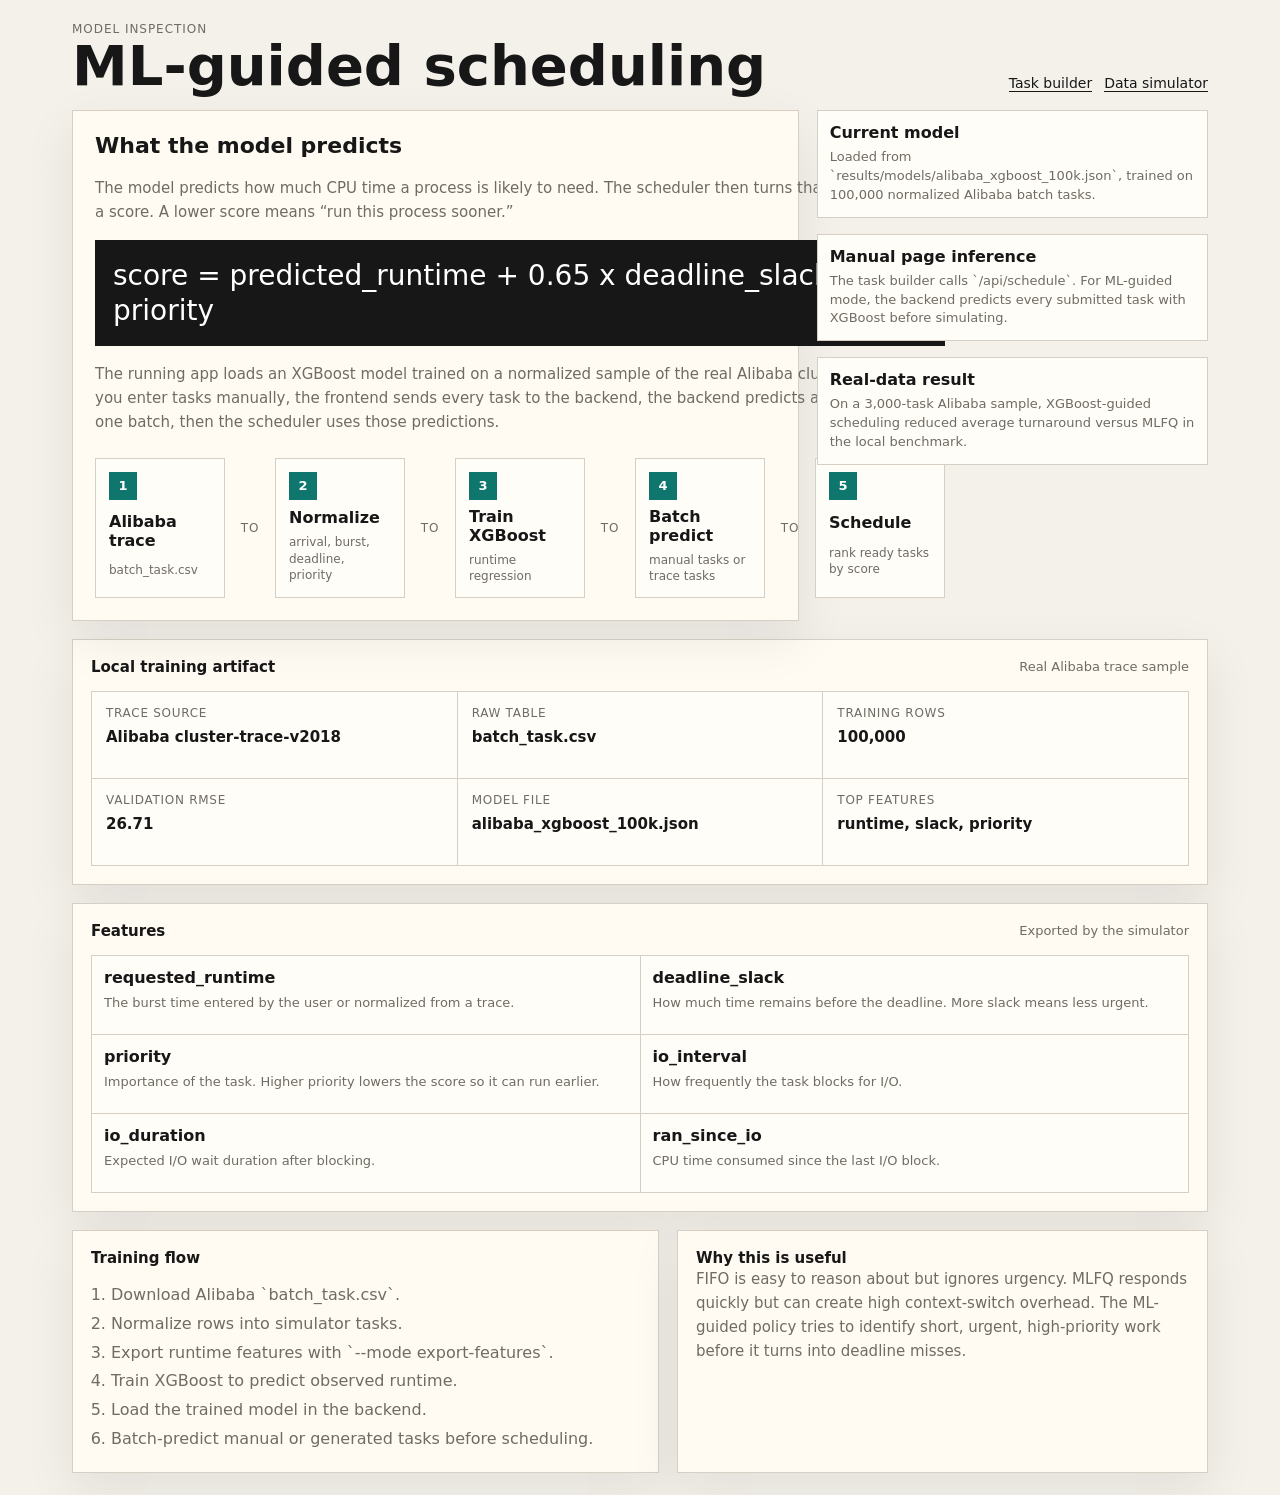
==== commit 146dd232: "Clarify scheduler and model terminology" ====
--- a/frontend/ml.html
+++ b/frontend/ml.html
@@ -23,7 +23,7 @@
         <section class="explainer-main">
           <h2>What the model predicts</h2>
           <p>
-            The online scheduler estimates how expensive a ready task is likely to be, then combines that runtime estimate with deadline pressure and priority. Lower score wins.
+            The model predicts how much CPU time a process is likely to need. The scheduler then turns that prediction into a score. A lower score means “run this process sooner.”
           </p>
           <div class="formula-box">
             score = predicted_runtime + 0.65 x deadline_slack - 2 x priority
@@ -81,9 +81,9 @@
           <span>Exported by the simulator</span>
         </div>
         <div class="feature-table">
-          <div><strong>requested_runtime</strong><span>Task runtime request or remaining CPU burst estimate.</span></div>
-          <div><strong>deadline_slack</strong><span>Time left before deadline at the dispatch point.</span></div>
-          <div><strong>priority</strong><span>User or workload priority, higher means more urgent.</span></div>
+          <div><strong>requested_runtime</strong><span>The burst time entered by the user or normalized from a trace.</span></div>
+          <div><strong>deadline_slack</strong><span>How much time remains before the deadline. More slack means less urgent.</span></div>
+          <div><strong>priority</strong><span>Importance of the task. Higher priority lowers the score so it can run earlier.</span></div>
           <div><strong>io_interval</strong><span>How frequently the task blocks for I/O.</span></div>
           <div><strong>io_duration</strong><span>Expected I/O wait duration after blocking.</span></div>
           <div><strong>ran_since_io</strong><span>CPU time consumed since the last I/O block.</span></div>
--- a/frontend/styles.css
+++ b/frontend/styles.css
@@ -113,6 +113,17 @@
   gap: 8px;
 }
 
+.field-help,
+.section-help {
+  color: var(--muted);
+  font-size: 13px;
+  line-height: 1.45;
+}
+
+.section-help {
+  margin: -6px 0 14px;
+}
+
 label {
   color: var(--muted);
   font-size: 12px;
@@ -1253,6 +1264,17 @@
   font-weight: 700;
 }
 
+.manual-page .field-help,
+.manual-page .section-help {
+  color: #4d8db6;
+  font-size: 13px;
+  font-weight: 700;
+}
+
+.manual-page .section-help {
+  padding: 0 0 12px;
+}
+
 .manual-page .queue-panel {
   padding: 0;
   overflow: hidden;
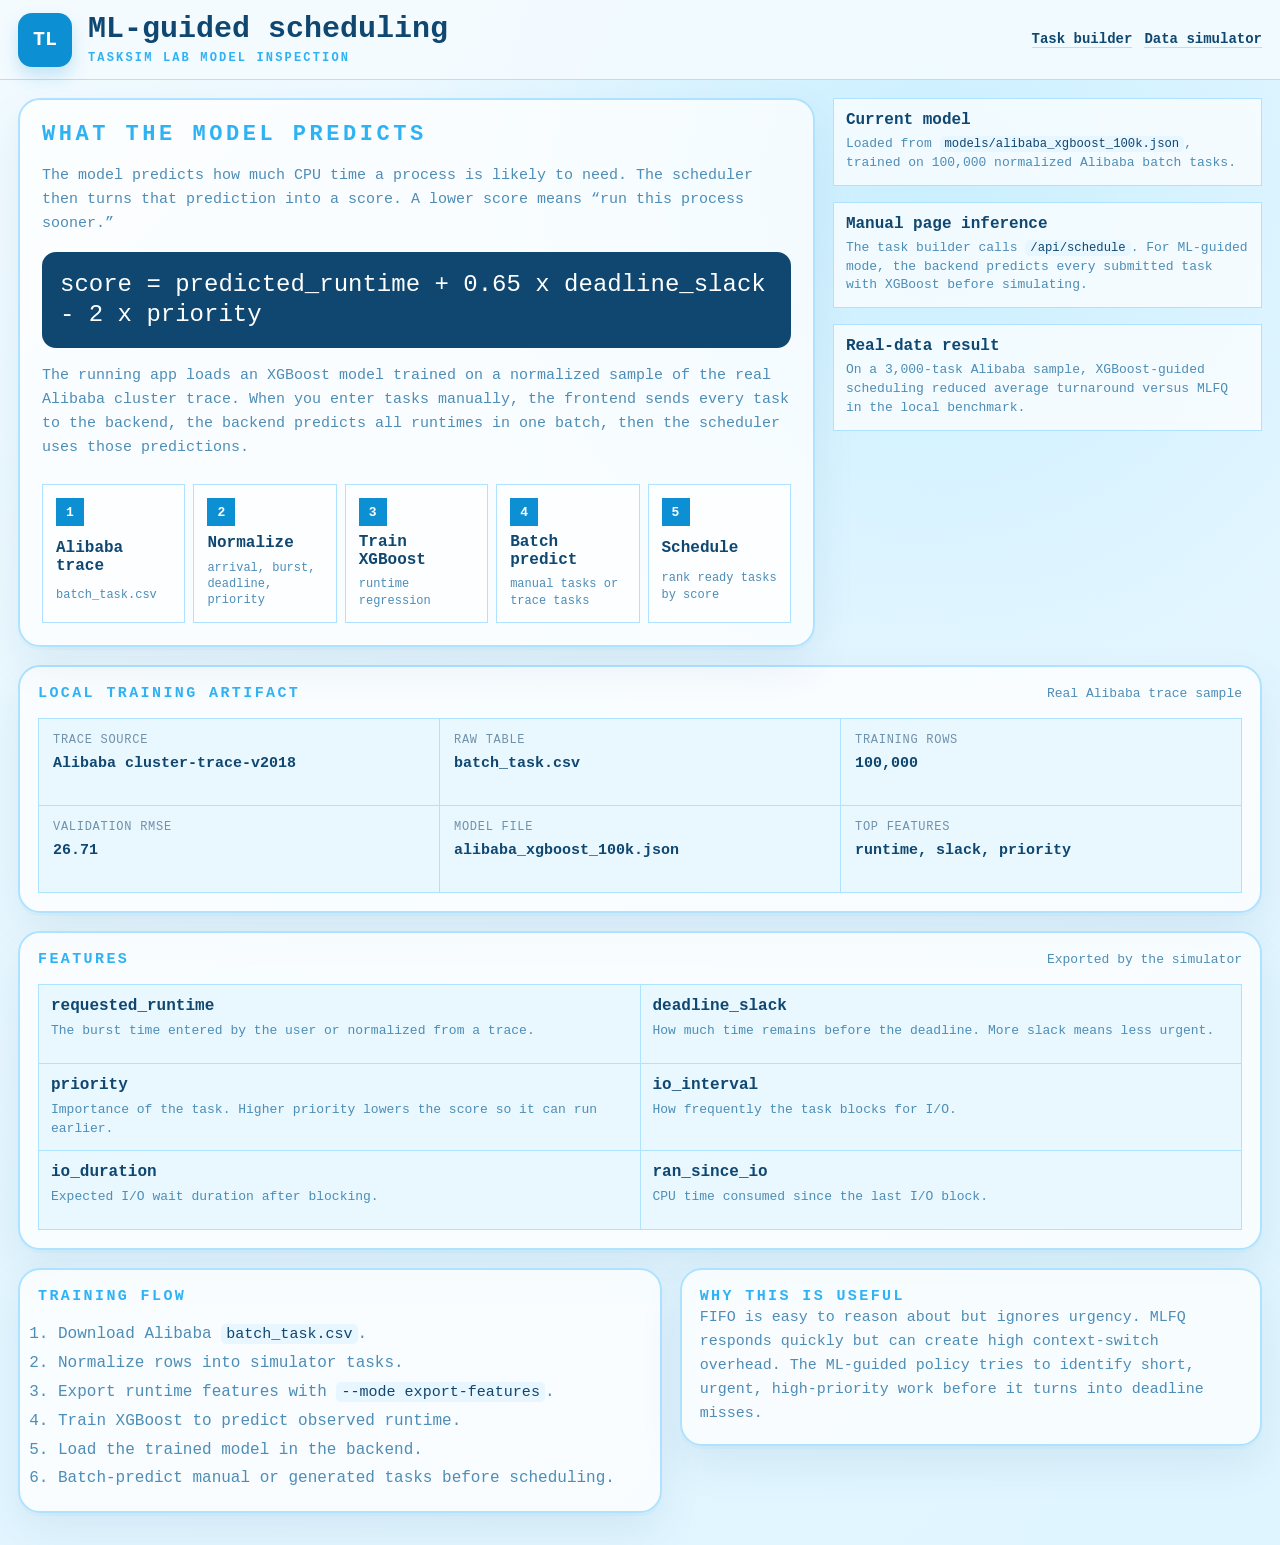
==== commit 7404b6ca: "Unify frontend theme across pages" ====
--- a/frontend/ml.html
+++ b/frontend/ml.html
@@ -3,15 +3,18 @@
   <head>
     <meta charset="utf-8" />
     <meta name="viewport" content="width=device-width, initial-scale=1" />
-    <title>SchedulerLab ML Method</title>
+    <title>TaskSim Lab ML Method</title>
     <link rel="stylesheet" href="styles.css" />
   </head>
-  <body>
+  <body class="lab-page ml-page">
     <main class="app-shell explainer-shell">
-      <header class="topbar">
-        <div>
-          <p class="eyebrow">Model inspection</p>
-          <h1>ML-guided scheduling</h1>
+      <header class="topbar lab-topbar">
+        <div class="manual-brand">
+          <div class="brand-mark">TL</div>
+          <div>
+            <h1>ML-guided scheduling</h1>
+            <p>TaskSim Lab Model Inspection</p>
+          </div>
         </div>
         <div class="top-actions">
           <a class="text-link" href="index.html">Task builder</a>
@@ -47,11 +50,11 @@
         <aside class="explainer-side">
           <div class="decision-card">
             <strong>Current model</strong>
-            <p>Loaded from `results/models/alibaba_xgboost_100k.json`, trained on 100,000 normalized Alibaba batch tasks.</p>
+            <p>Loaded from <code>models/alibaba_xgboost_100k.json</code>, trained on 100,000 normalized Alibaba batch tasks.</p>
           </div>
           <div class="decision-card">
             <strong>Manual page inference</strong>
-            <p>The task builder calls `/api/schedule`. For ML-guided mode, the backend predicts every submitted task with XGBoost before simulating.</p>
+            <p>The task builder calls <code>/api/schedule</code>. For ML-guided mode, the backend predicts every submitted task with XGBoost before simulating.</p>
           </div>
           <div class="decision-card">
             <strong>Real-data result</strong>
@@ -94,9 +97,9 @@
         <div class="rank-section">
           <h2>Training flow</h2>
           <ol class="plain-list">
-            <li>Download Alibaba `batch_task.csv`.</li>
+            <li>Download Alibaba <code>batch_task.csv</code>.</li>
             <li>Normalize rows into simulator tasks.</li>
-            <li>Export runtime features with `--mode export-features`.</li>
+            <li>Export runtime features with <code>--mode export-features</code>.</li>
             <li>Train XGBoost to predict observed runtime.</li>
             <li>Load the trained model in the backend.</li>
             <li>Batch-predict manual or generated tasks before scheduling.</li>
--- a/frontend/styles.css
+++ b/frontend/styles.css
@@ -1076,10 +1076,15 @@
     linear-gradient(135deg, #f2fbff 0%, #e4f6ff 44%, #dff5ff 100%);
   color: #123047;
   font-family: ui-monospace, SFMono-Regular, Menlo, Monaco, Consolas, "Liberation Mono", monospace;
+  overflow-x: hidden;
 }
 
 .manual-page .app-shell {
-  padding: 0 36px 48px;
+  width: 100%;
+  max-width: 1600px;
+  margin: 0 auto;
+  padding: 0 18px 32px;
+  overflow-x: hidden;
 }
 
 .manual-page .manual-shell {
@@ -1091,8 +1096,8 @@
   align-items: center;
   justify-content: space-between;
   min-height: 80px;
-  margin: 0 -36px 36px;
-  padding: 10px 36px;
+  margin: 0 -18px 18px;
+  padding: 10px 18px;
   border-bottom: 1px solid var(--manual-line);
   background: rgba(244, 251, 255, 0.88);
 }
@@ -1101,6 +1106,7 @@
   display: flex;
   align-items: center;
   gap: 16px;
+  min-width: 0;
 }
 
 .brand-mark {
@@ -1118,10 +1124,11 @@
 
 .manual-brand h1 {
   color: var(--manual-deep);
-  font-size: 27px;
+  font-size: 25px;
   line-height: 1;
   font-weight: 900;
   letter-spacing: 0;
+  white-space: nowrap;
 }
 
 .manual-brand p {
@@ -1130,17 +1137,21 @@
   font-size: 12px;
   font-weight: 900;
   text-transform: uppercase;
-  letter-spacing: 0.24em;
+  letter-spacing: 0.18em;
 }
 
 .manual-page .top-actions {
   align-items: center;
+  flex-wrap: wrap;
+  justify-content: flex-end;
+  min-width: 0;
 }
 
 .manual-page .text-link {
   color: var(--manual-deep);
   border-bottom-color: var(--manual-line);
   font-weight: 800;
+  white-space: nowrap;
 }
 
 .reset-pill {
@@ -1155,41 +1166,10 @@
   cursor: pointer;
 }
 
-.theme-pill {
-  display: flex;
-  align-items: center;
-  gap: 4px;
-  width: 112px;
-  height: 44px;
-  padding: 4px;
-  border: 1px solid var(--manual-line);
-  border-radius: 999px;
-  background: #ffffff;
-}
-
-.theme-dot,
-.theme-moon {
-  display: grid;
-  place-items: center;
-  width: 36px;
-  height: 36px;
-  border-radius: 50%;
-  font-weight: 900;
-}
-
-.theme-dot {
-  background: var(--manual-blue);
-  color: #ffe066;
-}
-
-.theme-moon {
-  color: #f6c751;
-}
-
 .manual-page .manual-grid {
-  grid-template-columns: 410px minmax(0, 1fr);
-  gap: 34px;
-  margin-bottom: 36px;
+  grid-template-columns: minmax(260px, 330px) minmax(0, 1fr);
+  gap: 18px;
+  margin-bottom: 16px;
 }
 
 .manual-page .control-panel,
@@ -1201,11 +1181,12 @@
   border: 2px solid var(--manual-line);
   border-radius: 22px;
   box-shadow: 0 3px 0 rgba(13, 143, 211, 0.04), 0 18px 44px rgba(13, 71, 112, 0.08);
+  min-width: 0;
 }
 
 .manual-page .control-panel {
-  padding: 30px;
-  gap: 24px;
+  padding: 18px;
+  gap: 14px;
 }
 
 .manual-page label,
@@ -1220,12 +1201,12 @@
 
 .manual-page select,
 .manual-page input[type="number"] {
-  height: 46px;
+  height: 40px;
   border: 2px solid var(--manual-line);
   border-radius: 8px;
   background: rgba(255, 255, 255, 0.62);
   color: var(--manual-deep);
-  font-size: 20px;
+  font-size: 17px;
   font-weight: 900;
 }
 
@@ -1235,12 +1216,12 @@
 
 .manual-page output {
   color: var(--manual-blue);
-  font-size: 20px;
+  font-size: 17px;
   font-weight: 900;
 }
 
 .manual-page .primary-button {
-  height: 64px;
+  height: 52px;
   border: 0;
   border-radius: 14px;
   background: var(--manual-blue);
@@ -1260,7 +1241,7 @@
 
 .manual-page .legend-box span {
   color: #1b9be4;
-  font-size: 16px;
+  font-size: 13px;
   font-weight: 700;
 }
 
@@ -1272,7 +1253,10 @@
 }
 
 .manual-page .section-help {
-  padding: 0 0 12px;
+  max-width: 860px;
+  margin: 0 0 14px;
+  padding: 0;
+  overflow-wrap: anywhere;
 }
 
 .manual-page .queue-panel {
@@ -1281,14 +1265,14 @@
 }
 
 .manual-page .queue-panel .section-heading {
-  min-height: 84px;
+  min-height: 58px;
   margin: 0;
-  padding: 24px 28px;
+  padding: 14px 18px;
   border-bottom: 1px solid #cfeeff;
 }
 
 .queue-count {
-  padding: 9px 18px;
+  padding: 7px 14px;
   border: 2px solid var(--manual-line);
   border-radius: 12px;
   background: #dff3ff;
@@ -1304,9 +1288,9 @@
 
 .manual-page .manual-head,
 .manual-page .manual-row {
-  grid-template-columns: 92px repeat(4, minmax(112px, 1fr)) 58px;
-  min-width: 920px;
-  padding: 18px 28px;
+  grid-template-columns: 68px repeat(4, minmax(74px, 1fr)) 44px;
+  min-width: 0;
+  padding: 9px 14px;
   border-bottom: 1px solid #d3efff;
 }
 
@@ -1315,64 +1299,77 @@
 }
 
 .manual-page .manual-row {
-  min-height: 80px;
+  min-height: 54px;
 }
 
 .manual-page .manual-row strong {
   color: var(--manual-blue);
-  font-size: 22px;
+  font-size: 18px;
 }
 
 .manual-page .manual-row input {
-  height: 40px;
+  height: 30px;
   border-bottom: 3px solid var(--manual-line);
   color: var(--manual-deep);
-  font-size: 21px;
+  font-size: 17px;
 }
 
 .manual-page .delete-button {
-  width: 40px;
+  width: 34px;
+  height: 34px;
+  border-radius: 12px;
+  font-size: 17px;
+}
+
+.add-process-wrap {
+  display: grid;
+  place-items: center;
+  min-height: 56px;
+  background: rgba(232, 247, 255, 0.38);
+}
+
+.add-process-button {
+  min-width: 168px;
   height: 40px;
-  border-radius: 12px;
-  font-size: 20px;
-}
-
-.add-process-wrap {
-  display: grid;
-  place-items: center;
-  min-height: 104px;
-  background: rgba(232, 247, 255, 0.38);
-}
-
-.add-process-button {
-  min-width: 220px;
-  height: 62px;
   border: 3px dashed var(--manual-line);
   border-radius: 16px;
   background: transparent;
   color: var(--manual-blue-2);
   cursor: pointer;
-  font-size: 20px;
+  font-size: 15px;
   font-weight: 900;
 }
 
 .manual-page .manual-output {
-  width: min(100%, 1320px);
-  margin-left: 444px;
-  padding: 34px;
+  width: 100%;
+  margin-left: 0;
+  padding: 0;
 }
 
 .manual-page .manual-output .section-heading {
-  margin-bottom: 28px;
+  margin: 0;
+  padding: 14px 18px;
+  border-bottom: 1px solid #cfeeff;
+  min-width: 0;
 }
 
 .manual-page #manualBadge {
-  padding: 9px 14px;
+  max-width: min(220px, 42vw);
+  padding: 8px 12px;
   border: 2px solid var(--manual-line);
   border-radius: 12px;
   background: #e7f6ff;
   color: var(--manual-blue);
+  font-size: 14px;
   font-weight: 900;
+  overflow: hidden;
+  text-overflow: ellipsis;
+  white-space: nowrap;
+  flex: 0 1 auto;
+}
+
+.panel-body {
+  padding: 14px 18px 18px;
 }
 
 .manual-page .manual-gantt {
@@ -1382,31 +1379,43 @@
 }
 
 .manual-page .gantt-track {
-  height: 82px;
+  min-width: 0;
+  height: 64px;
   border-radius: 16px;
   background: #e7f6ff;
 }
 
 .manual-page .gantt-block {
   color: #123047;
-  font-size: 18px;
+  font-size: 14px;
   border-right: 0;
 }
 
 .manual-page .gantt-ticks {
+  min-width: 0;
   color: #123047;
   font-size: 14px;
   font-weight: 900;
+  overflow: hidden;
+  padding: 0 2px;
+}
+
+.manual-page .gantt-ticks span:first-child {
+  transform: translateX(0);
+}
+
+.manual-page .gantt-ticks span:last-child {
+  transform: translateX(-100%);
 }
 
 .manual-page .comparison-layout {
   grid-template-columns: minmax(0, 1fr);
-  width: min(100%, 1320px);
-  margin: 36px 0 0 444px;
+  width: 100%;
+  margin: 16px 0 0;
 }
 
 .manual-page .chart-section {
-  margin-top: 18px;
+  margin-top: 14px;
 }
 
 .manual-page .rank-section,
@@ -1418,14 +1427,21 @@
 .manual-page .rank-section .section-heading,
 .manual-page .chart-section .section-heading {
   margin: 0;
-  padding: 22px 28px;
+  padding: 14px 18px;
   border-bottom: 2px solid var(--manual-deep);
+  flex-wrap: wrap;
+  align-items: center;
+  min-width: 0;
 }
 
 .manual-page #manualAverages {
   color: #8da0b7;
-  font-size: 16px;
+  font-size: 15px;
   font-weight: 900;
+  max-width: 100%;
+  line-height: 1.6;
+  overflow-wrap: anywhere;
+  text-align: right;
 }
 
 .manual-page #manualAverages b {
@@ -1439,28 +1455,28 @@
 
 .manual-page .metrics-head,
 .manual-page .metrics-row {
-  grid-template-columns: 110px repeat(7, minmax(72px, 1fr));
-  min-width: 920px;
-  padding: 17px 30px;
+  grid-template-columns: 70px repeat(7, minmax(42px, 1fr));
+  min-width: 0;
+  padding: 10px 12px;
   border-bottom: 2px solid var(--manual-deep);
   text-align: center;
 }
 
 .manual-page .metrics-row {
-  min-height: 66px;
+  min-height: 48px;
   color: #8da0b7;
-  font-size: 22px;
+  font-size: 17px;
   font-weight: 900;
 }
 
 .manual-page .metrics-row strong {
   justify-self: center;
-  min-width: 54px;
-  padding: 8px 14px;
+  min-width: 44px;
+  padding: 6px 10px;
   border-radius: 9px;
   background: #b7d4f8;
   color: #162c73;
-  font-size: 16px;
+  font-size: 14px;
 }
 
 .manual-page .metrics-row span:nth-child(n + 5) {
@@ -1468,7 +1484,7 @@
 }
 
 .manual-page .prediction-list {
-  padding: 22px 28px;
+  padding: 0;
 }
 
 .manual-page .model-summary {
@@ -1480,6 +1496,22 @@
   background: rgba(231, 246, 255, 0.82);
 }
 
+.manual-page .model-summary.is-loading,
+.manual-page .prediction-row.is-loading {
+  position: relative;
+  overflow: hidden;
+}
+
+.manual-page .model-summary.is-loading::after,
+.manual-page .prediction-row.is-loading::after {
+  content: "";
+  position: absolute;
+  inset: 0;
+  background: linear-gradient(90deg, transparent, rgba(255, 255, 255, 0.72), transparent);
+  animation: loading-sweep 900ms linear infinite;
+  pointer-events: none;
+}
+
 .manual-page .model-summary strong {
   color: var(--manual-deep);
 }
@@ -1495,6 +1527,12 @@
   border-color: var(--manual-line);
   border-radius: 12px;
   background: rgba(255, 255, 255, 0.62);
+  min-width: 0;
+}
+
+.manual-page .prediction-row span {
+  min-width: 0;
+  overflow-wrap: anywhere;
 }
 
 .manual-page .primary-button:disabled {
@@ -1517,6 +1555,281 @@
   font-variant-numeric: tabular-nums;
 }
 
+body.lab-page {
+  --manual-blue: #0d8fd3;
+  --manual-blue-2: #2fb2f3;
+  --manual-deep: #0f4770;
+  --manual-line: #afe2ff;
+  --manual-panel: rgba(255, 255, 255, 0.76);
+  --manual-bg: #e9f8ff;
+  background:
+    radial-gradient(circle at 72% 12%, rgba(194, 237, 255, 0.78), transparent 32%),
+    linear-gradient(135deg, #f2fbff 0%, #e4f6ff 44%, #dff5ff 100%);
+  color: #123047;
+  font-family: ui-monospace, SFMono-Regular, Menlo, Monaco, Consolas, "Liberation Mono", monospace;
+  overflow-x: hidden;
+}
+
+.lab-page .app-shell {
+  width: 100%;
+  max-width: 1600px;
+  margin: 0 auto;
+  padding: 0 18px 32px;
+  overflow-x: hidden;
+}
+
+.lab-page .explainer-shell {
+  max-width: 1280px;
+}
+
+.lab-page .topbar {
+  align-items: center;
+  min-height: 80px;
+  margin: 0 -18px 18px;
+  padding: 10px 18px;
+  border-bottom: 1px solid var(--manual-line);
+  background: rgba(244, 251, 255, 0.88);
+}
+
+.lab-page .top-actions {
+  flex-wrap: wrap;
+  justify-content: flex-end;
+  min-width: 0;
+}
+
+.lab-page .text-link {
+  color: var(--manual-deep);
+  border-bottom-color: var(--manual-line);
+  font-weight: 800;
+  white-space: nowrap;
+}
+
+.lab-page h1 {
+  color: var(--manual-deep);
+  font-size: clamp(23px, 3vw, 30px);
+  line-height: 1.05;
+  font-weight: 900;
+}
+
+.lab-page h2,
+.lab-page label {
+  color: var(--manual-blue-2);
+  font-weight: 900;
+  text-transform: uppercase;
+  letter-spacing: 0.16em;
+}
+
+.lab-page .workspace {
+  grid-template-columns: minmax(250px, 292px) minmax(0, 1fr);
+}
+
+.lab-page .control-panel,
+.lab-page .metric-strip,
+.lab-page .rank-section,
+.lab-page .chart-section,
+.lab-page .timeline-section,
+.lab-page .inspection-section,
+.lab-page .task-section,
+.lab-page .explainer-main {
+  background: var(--manual-panel);
+  border: 2px solid var(--manual-line);
+  border-radius: 22px;
+  box-shadow: 0 3px 0 rgba(13, 143, 211, 0.04), 0 18px 44px rgba(13, 71, 112, 0.08);
+  min-width: 0;
+}
+
+.lab-page .control-panel {
+  gap: 14px;
+  padding: 18px;
+}
+
+.lab-page select,
+.lab-page input[type="number"] {
+  border: 2px solid var(--manual-line);
+  border-radius: 8px;
+  background: rgba(255, 255, 255, 0.68);
+  color: var(--manual-deep);
+  font-weight: 900;
+}
+
+.lab-page input[type="range"] {
+  accent-color: var(--manual-blue);
+}
+
+.lab-page output,
+.lab-page .run-status {
+  color: var(--manual-blue);
+  font-weight: 900;
+}
+
+.lab-page .run-status {
+  border: 2px solid var(--manual-line);
+  border-radius: 12px;
+  background: #e7f6ff;
+}
+
+.lab-page .primary-button,
+.lab-page .segment.is-active {
+  border-color: var(--manual-blue);
+  background: var(--manual-blue);
+  color: white;
+}
+
+.lab-page .icon-button,
+.lab-page .small-button {
+  border-color: var(--manual-line);
+  border-radius: 10px;
+  background: rgba(255, 255, 255, 0.72);
+  color: var(--manual-deep);
+  font-weight: 900;
+}
+
+.lab-page .section-heading {
+  min-width: 0;
+  flex-wrap: wrap;
+  align-items: center;
+}
+
+.lab-page .section-heading span,
+.lab-page .field-help,
+.lab-page .section-help,
+.lab-page .body-copy,
+.lab-page .explainer-main p,
+.lab-page .decision-card p,
+.lab-page .feature-table span,
+.lab-page .fact-grid span,
+.lab-page .pipe-node em,
+.lab-page .plain-list {
+  color: #4d8db6;
+}
+
+.lab-page .section-heading span,
+.lab-page .selected-task strong,
+.lab-page .decision-card p,
+.lab-page .body-copy,
+.lab-page .explainer-main p,
+.lab-page .feature-table span,
+.lab-page .fact-grid strong,
+.lab-page .pipe-node em,
+.lab-page code {
+  overflow-wrap: anywhere;
+}
+
+.lab-page .metric {
+  border-right-color: var(--manual-line);
+}
+
+.lab-page .metric span,
+.lab-page .cell span,
+.lab-page .live-cell span,
+.lab-page .fact-grid span {
+  color: #6f91aa;
+}
+
+.lab-page .metric strong,
+.lab-page .cell strong,
+.lab-page .scheduler-name,
+.lab-page .live-cell strong,
+.lab-page .task-tile strong,
+.lab-page .decision-card strong,
+.lab-page .feature-table strong,
+.lab-page .fact-grid strong,
+.lab-page .pipe-node strong {
+  color: var(--manual-deep);
+}
+
+.lab-page .scheduler-row,
+.lab-page .selected-task {
+  border-color: var(--manual-line);
+}
+
+.lab-page .playback-panel,
+.lab-page .decision-card,
+.lab-page .candidate-row,
+.lab-page .live-cell,
+.lab-page .task-tile,
+.lab-page .pipe-node,
+.lab-page .fact-grid div,
+.lab-page .feature-table div {
+  border-color: var(--manual-line);
+  background: rgba(255, 255, 255, 0.72);
+}
+
+.lab-page .segmented,
+.lab-page .bar-track,
+.lab-page .live-strip,
+.lab-page .task-grid,
+.lab-page .fact-grid,
+.lab-page .feature-table {
+  border-color: var(--manual-line);
+  background: var(--manual-line);
+}
+
+.lab-page .bar-fill,
+.lab-page .pipe-node span {
+  background: var(--manual-blue);
+}
+
+.lab-page .bar-fill.cool {
+  background: #7cc7ff;
+}
+
+.lab-page .bar-fill.warn {
+  background: #ff8a8a;
+}
+
+.lab-page .lane-label,
+.lab-page .time-readout,
+.lab-page .bar-label,
+.lab-page .bar-value,
+.lab-page .candidate-row span,
+.lab-page .zoom-scale {
+  color: #557087;
+}
+
+.lab-page .lane,
+.lab-page .gantt-track,
+.lab-page .gantt-ticks {
+  min-width: min(720px, 100%);
+}
+
+.lab-page .lane-track,
+.lab-page .zoom-window {
+  background:
+    linear-gradient(to right, rgba(13, 143, 211, 0.14) 1px, transparent 1px),
+    #e7f6ff;
+}
+
+.lab-page .formula-box {
+  border-radius: 14px;
+  background: var(--manual-deep);
+  font-size: clamp(16px, 2vw, 24px);
+  overflow-wrap: anywhere;
+}
+
+.lab-page .explainer-grid,
+.lab-page .comparison-layout,
+.lab-page .inspection-layout {
+  align-items: start;
+}
+
+.lab-page .pipeline-diagram {
+  grid-template-columns: repeat(5, minmax(120px, 1fr));
+}
+
+.lab-page .pipe-arrow {
+  display: none;
+}
+
+.lab-page code {
+  padding: 1px 5px;
+  border-radius: 5px;
+  background: #e7f6ff;
+  color: var(--manual-deep);
+  font-family: inherit;
+  font-size: 0.94em;
+}
+
 @keyframes enter {
   from {
     opacity: 0;
@@ -1525,6 +1838,15 @@
   to {
     opacity: 1;
     transform: translateY(0);
+  }
+}
+
+@keyframes loading-sweep {
+  from {
+    transform: translateX(-100%);
+  }
+  to {
+    transform: translateX(100%);
   }
 }
 
@@ -1541,6 +1863,14 @@
     grid-template-columns: 1fr;
   }
 
+  .lab-page .workspace,
+  .lab-page .explainer-grid,
+  .lab-page .comparison-layout,
+  .lab-page .inspection-layout,
+  .lab-page .pipeline-diagram {
+    grid-template-columns: 1fr;
+  }
+
   .pipe-arrow {
     min-height: 24px;
   }
@@ -1563,6 +1893,20 @@
     grid-template-columns: repeat(2, minmax(0, 1fr));
   }
 
+  .manual-topbar {
+    align-items: flex-start;
+    gap: 12px;
+  }
+
+  .lab-page .topbar {
+    align-items: flex-start;
+    gap: 12px;
+  }
+
+  .manual-page .manual-grid {
+    grid-template-columns: 1fr;
+  }
+
   .metric:nth-child(2) {
     border-right: 0;
   }
@@ -1584,6 +1928,18 @@
   .topbar {
     align-items: start;
     flex-direction: column;
+  }
+
+  .manual-brand {
+    align-items: flex-start;
+  }
+
+  .manual-brand h1 {
+    white-space: normal;
+  }
+
+  .manual-brand p {
+    letter-spacing: 0.1em;
   }
 
   .control-panel {
